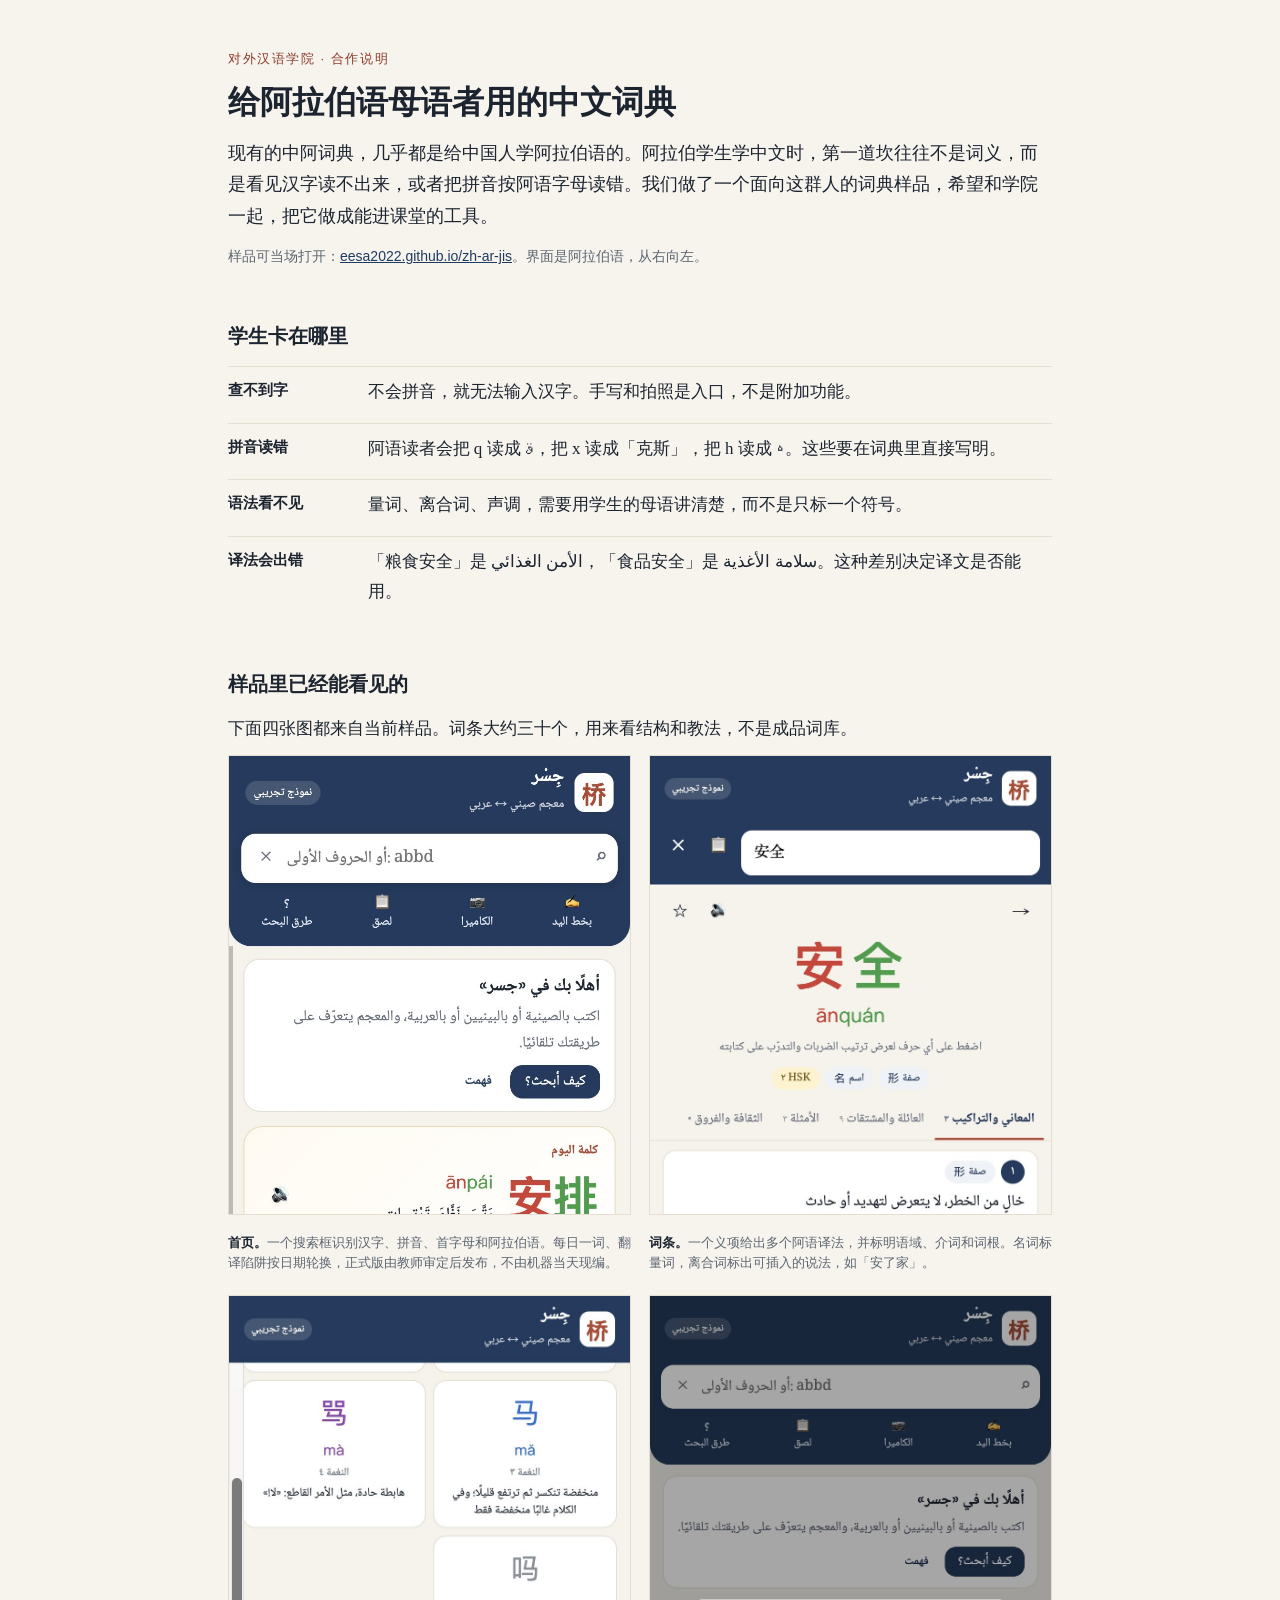
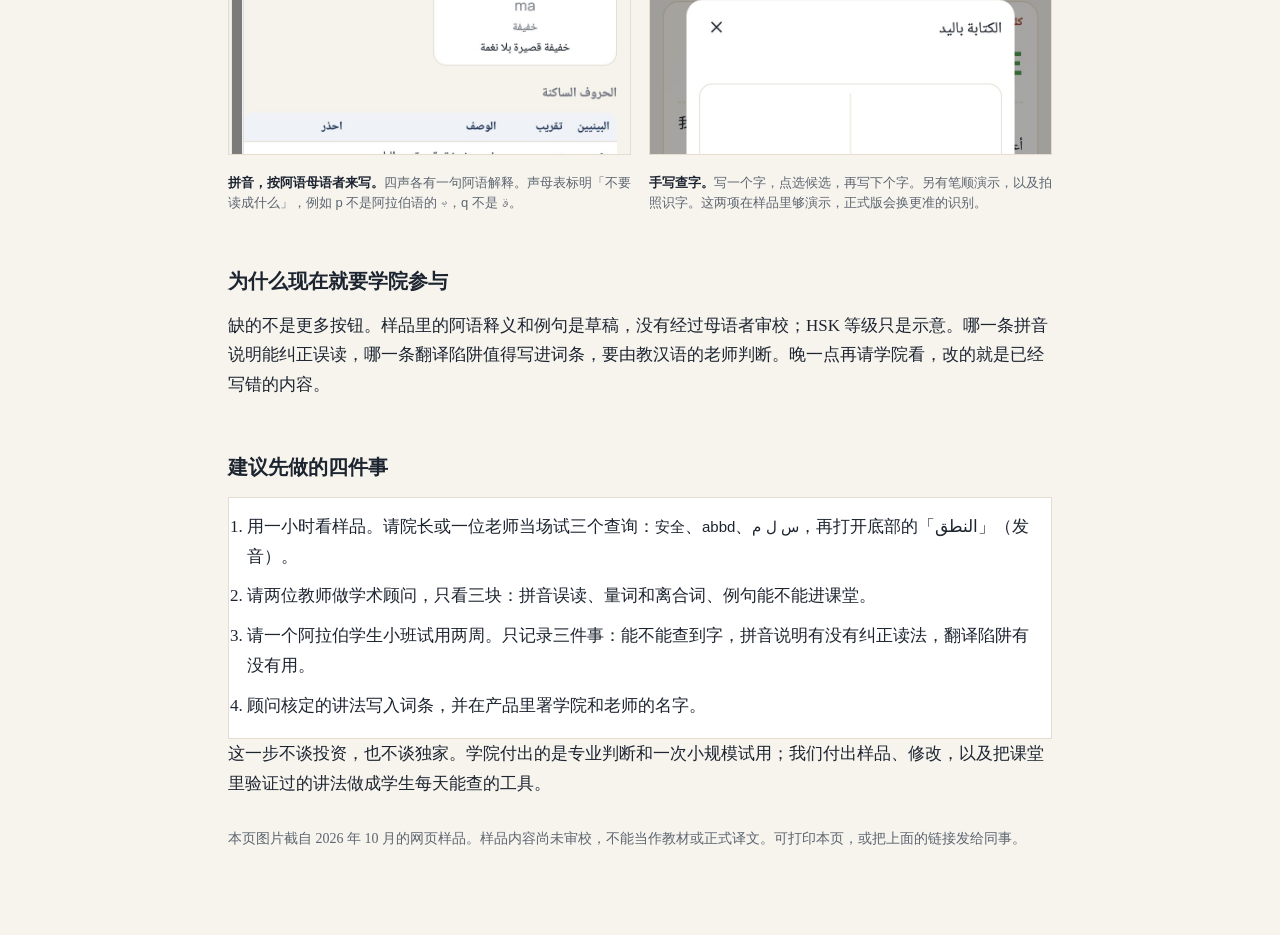
==== brief/index.html @ ba919cb5 "增加给对外汉语学院院长的合作说明，附样品截图。 Co-authored-by: Cursor <cursoragent@cursor.com>" ====
<!doctype html>
<html lang="zh-CN">
<head>
  <meta charset="utf-8">
  <meta name="viewport" content="width=device-width, initial-scale=1">
  <title>给阿拉伯语母语者的中文词典 · 合作说明</title>
  <style>
    :root { --ink: #1c2430; --muted: #5c6570; --line: #e4ddd0; --paper: #f7f4ee; --navy: #1f3a5f; --accent: #8c3a2a; }
    * { box-sizing: border-box; }
    body { margin: 0; background: var(--paper); color: var(--ink); font: 17px/1.75 "Songti SC", "Noto Serif SC", "Source Han Serif SC", "STSong", serif; }
    .wrap { max-width: 880px; margin: 0 auto; padding: 48px 28px 72px; }
    .kicker { font-family: "PingFang SC", "Noto Sans SC", sans-serif; font-size: 13px; letter-spacing: .12em; color: var(--accent); margin: 0 0 10px; }
    h1 { font-size: 32px; font-weight: 600; line-height: 1.35; margin: 0 0 14px; }
    h2 { font-size: 20px; font-weight: 600; margin: 42px 0 12px; padding-top: 8px; }
    p { margin: 0 0 12px; }
    .lede { font-size: 18px; }
    a { color: var(--navy); }
    .meta { font-family: "PingFang SC", "Noto Sans SC", sans-serif; font-size: 14px; color: var(--muted); }
    ol, ul { margin: 8px 0 0; padding: 0 0 0 1.2em; }
    li { margin: 6px 0; }
    .points { list-style: none; padding: 0; margin: 8px 0 0; }
    .points li { display: grid; grid-template-columns: 7.5em 1fr; gap: 12px; padding: 10px 0; border-top: 1px solid var(--line); }
    .points b { font-family: "PingFang SC", "Noto Sans SC", sans-serif; font-size: 15px; font-weight: 600; }
    .figs { display: grid; grid-template-columns: 1fr 1fr; gap: 22px 18px; margin-top: 8px; }
    figure { margin: 0; }
    figure img { width: 100%; height: 460px; object-fit: cover; object-position: top; border: 1px solid var(--line); background: #fff; }
    figcaption { font-family: "PingFang SC", "Noto Sans SC", sans-serif; font-size: 13px; line-height: 1.55; color: var(--muted); margin-top: 8px; }
    figcaption strong { color: var(--ink); font-weight: 600; }
    .ask { background: #fff; border: 1px solid var(--line); padding: 4px 18px 8px; }
    .ask li { margin: 10px 0; }
    .try { font-family: "PingFang SC", "Noto Sans SC", sans-serif; font-size: 15px; }
    .note { font-size: 14px; color: var(--muted); margin-top: 28px; }
    @media (max-width: 720px) {
      .wrap { padding: 28px 16px 48px; }
      h1 { font-size: 26px; }
      .points li, .figs { grid-template-columns: 1fr; }
      figure img { height: 380px; }
    }
    @media print {
      body { background: #fff; }
      .wrap { max-width: none; padding: 0; }
      a { text-decoration: none; color: inherit; }
      figure img { height: 340px; }
      h2 { break-after: avoid; }
      figure { break-inside: avoid; }
    }
  </style>
</head>
<body>
  <article class="wrap">
    <p class="kicker">对外汉语学院 · 合作说明</p>
    <h1>给阿拉伯语母语者用的中文词典</h1>
    <p class="lede">现有的中阿词典，几乎都是给中国人学阿拉伯语的。阿拉伯学生学中文时，第一道坎往往不是词义，而是看见汉字读不出来，或者把拼音按阿语字母读错。我们做了一个面向这群人的词典样品，希望和学院一起，把它做成能进课堂的工具。</p>
    <p class="meta">样品可当场打开：<a href="https://eesa2022.github.io/zh-ar-jis/">eesa2022.github.io/zh-ar-jis</a>。界面是阿拉伯语，从右向左。</p>

    <h2>学生卡在哪里</h2>
    <ul class="points">
      <li><b>查不到字</b><span>不会拼音，就无法输入汉字。手写和拍照是入口，不是附加功能。</span></li>
      <li><b>拼音读错</b><span>阿语读者会把 q 读成 ق，把 x 读成「克斯」，把 h 读成 ه。这些要在词典里直接写明。</span></li>
      <li><b>语法看不见</b><span>量词、离合词、声调，需要用学生的母语讲清楚，而不是只标一个符号。</span></li>
      <li><b>译法会出错</b><span>「粮食安全」是 <bdi lang="ar" dir="rtl">الأمن الغذائي</bdi>，「食品安全」是 <bdi lang="ar" dir="rtl">سلامة الأغذية</bdi>。这种差别决定译文是否能用。</span></li>
    </ul>

    <h2>样品里已经能看见的</h2>
    <p>下面四张图都来自当前样品。词条大约三十个，用来看结构和教法，不是成品词库。</p>
    <div class="figs">
      <figure>
        <img src="img/home.jpg" alt="词典首页：搜索、每日一词、翻译陷阱">
        <figcaption><strong>首页。</strong>一个搜索框识别汉字、拼音、首字母和阿拉伯语。每日一词、翻译陷阱按日期轮换，正式版由教师审定后发布，不由机器当天现编。</figcaption>
      </figure>
      <figure>
        <img src="img/entry.jpg" alt="词条页：声调颜色、多个阿语对应词">
        <figcaption><strong>词条。</strong>一个义项给出多个阿语译法，并标明语域、介词和词根。名词标量词，离合词标出可插入的说法，如「安了家」。</figcaption>
      </figure>
      <figure>
        <img src="img/pinyin.jpg" alt="给阿拉伯语母语者的拼音说明">
        <figcaption><strong>拼音，按阿语母语者来写。</strong>四声各有一句阿语解释。声母表标明「不要读成什么」，例如 p 不是阿拉伯语的 ب，q 不是 ق。</figcaption>
      </figure>
      <figure>
        <img src="img/hand.jpg" alt="手写输入和候选字">
        <figcaption><strong>手写查字。</strong>写一个字，点选候选，再写下个字。另有笔顺演示，以及拍照识字。这两项在样品里够演示，正式版会换更准的识别。</figcaption>
      </figure>
    </div>

    <h2>为什么现在就要学院参与</h2>
    <p>缺的不是更多按钮。样品里的阿语释义和例句是草稿，没有经过母语者审校；HSK 等级只是示意。哪一条拼音说明能纠正误读，哪一条翻译陷阱值得写进词条，要由教汉语的老师判断。晚一点再请学院看，改的就是已经写错的内容。</p>

    <h2>建议先做的四件事</h2>
    <ol class="ask">
      <li>用一小时看样品。请院长或一位老师当场试三个查询：<span class="try">安全</span>、<span class="try">abbd</span>、<bdi class="try" lang="ar" dir="rtl">س ل م</bdi>，再打开底部的「النطق」（发音）。</li>
      <li>请两位教师做学术顾问，只看三块：拼音误读、量词和离合词、例句能不能进课堂。</li>
      <li>请一个阿拉伯学生小班试用两周。只记录三件事：能不能查到字，拼音说明有没有纠正读法，翻译陷阱有没有用。</li>
      <li>顾问核定的讲法写入词条，并在产品里署学院和老师的名字。</li>
    </ol>
    <p>这一步不谈投资，也不谈独家。学院付出的是专业判断和一次小规模试用；我们付出样品、修改，以及把课堂里验证过的讲法做成学生每天能查的工具。</p>

    <p class="note">本页图片截自 2026 年 10 月的网页样品。样品内容尚未审校，不能当作教材或正式译文。可打印本页，或把上面的链接发给同事。</p>
  </article>
</body>
</html>
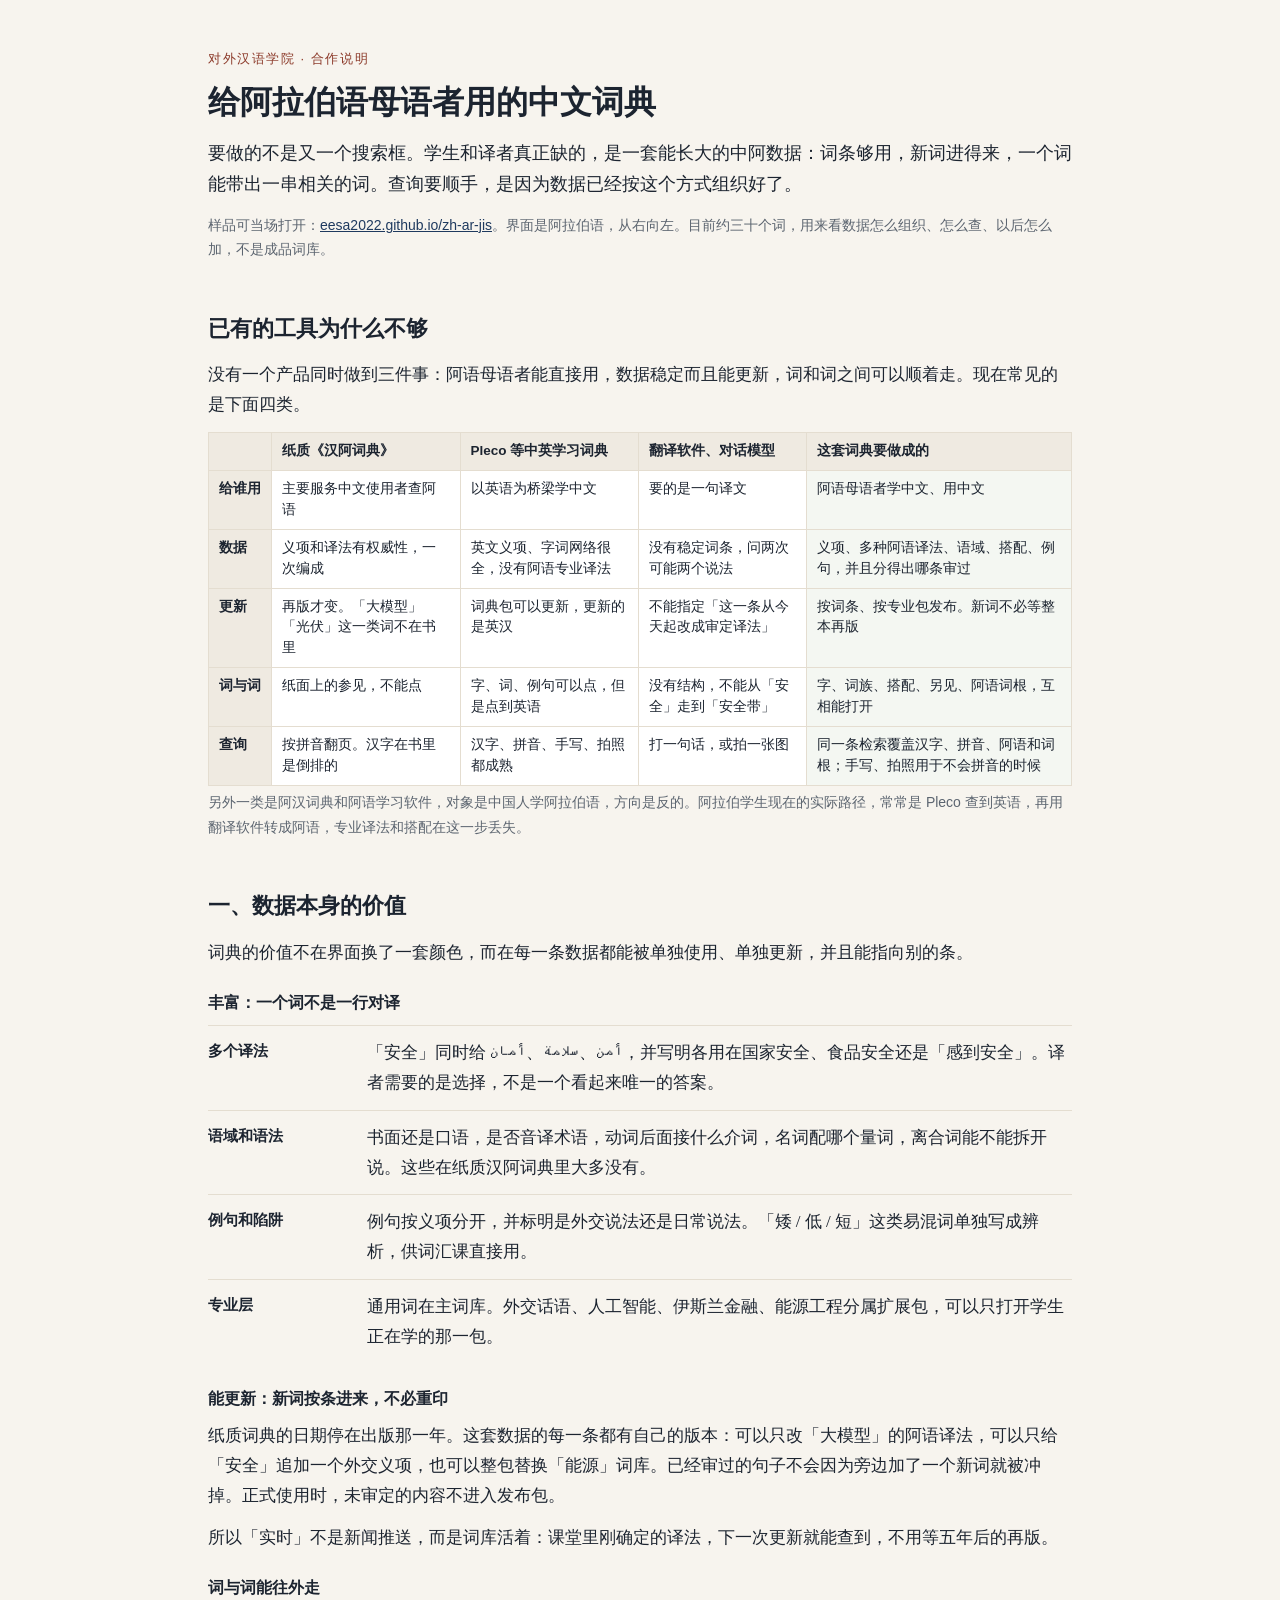
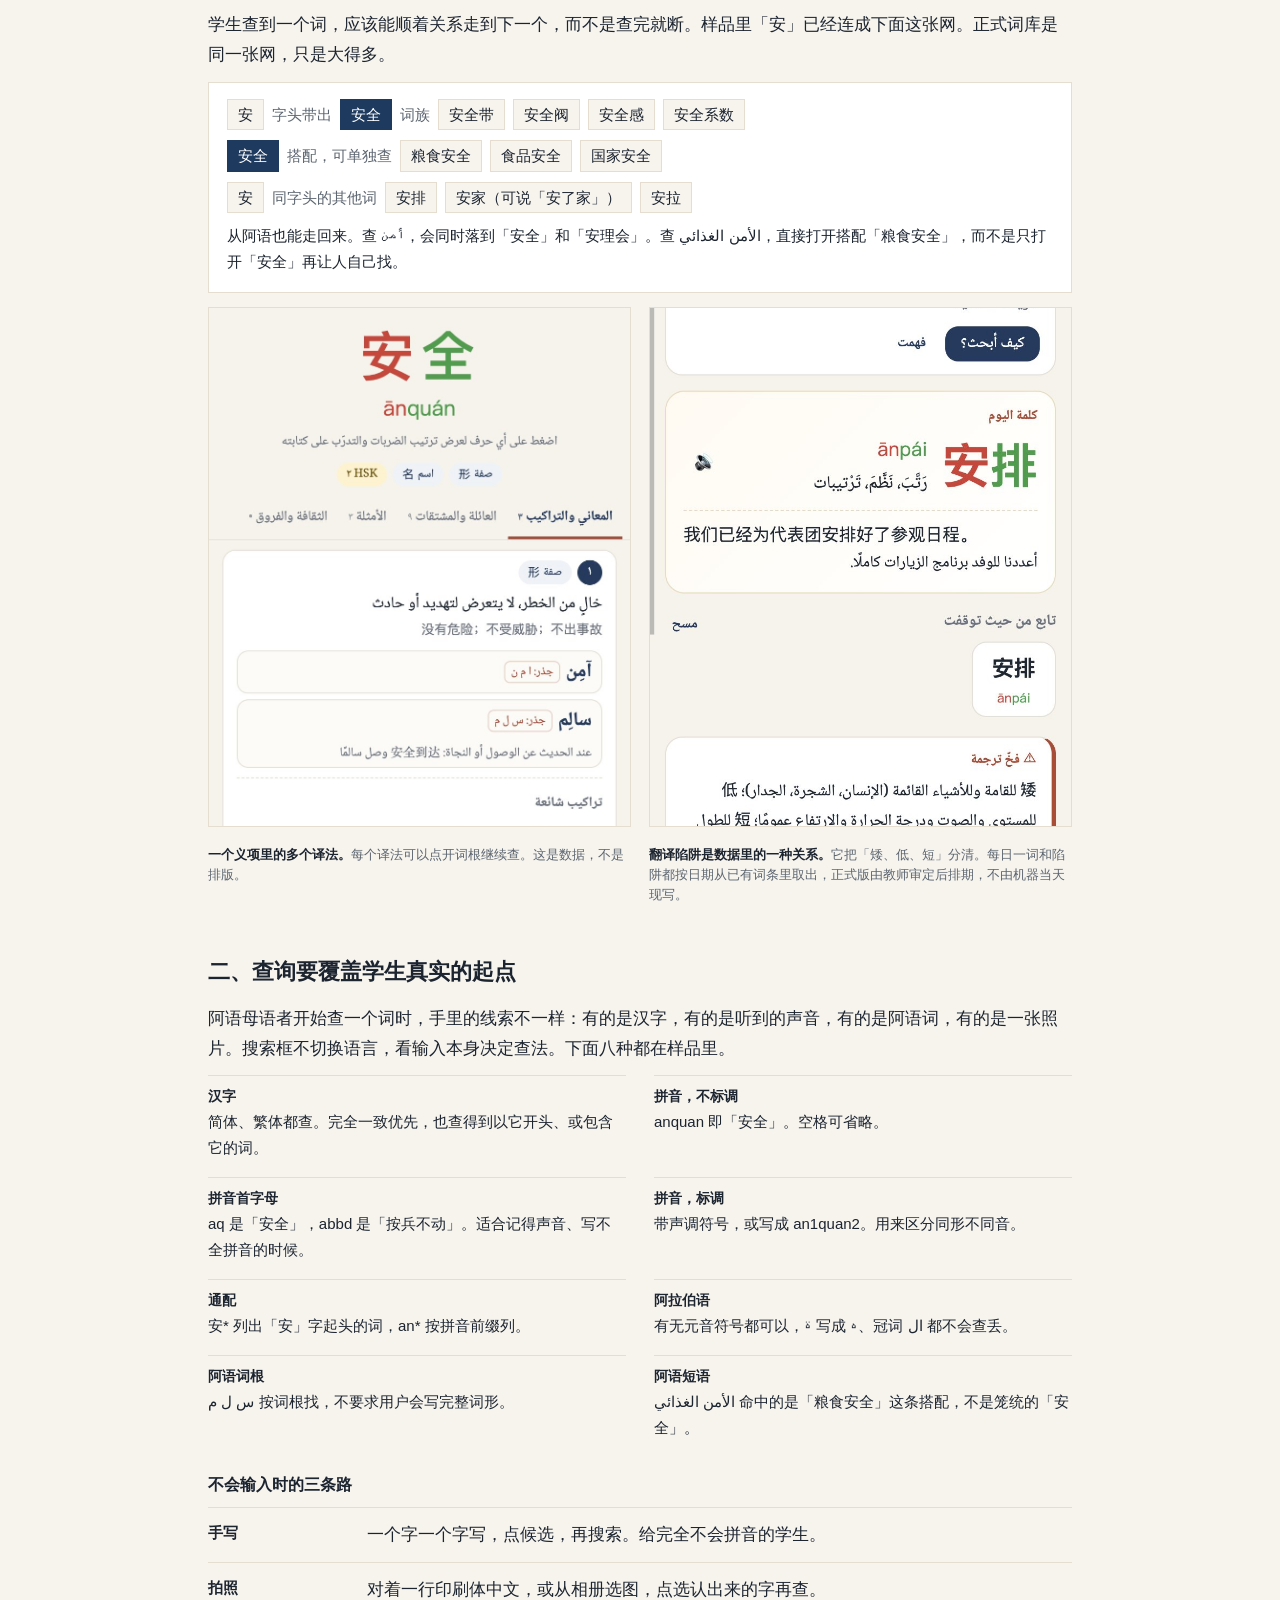
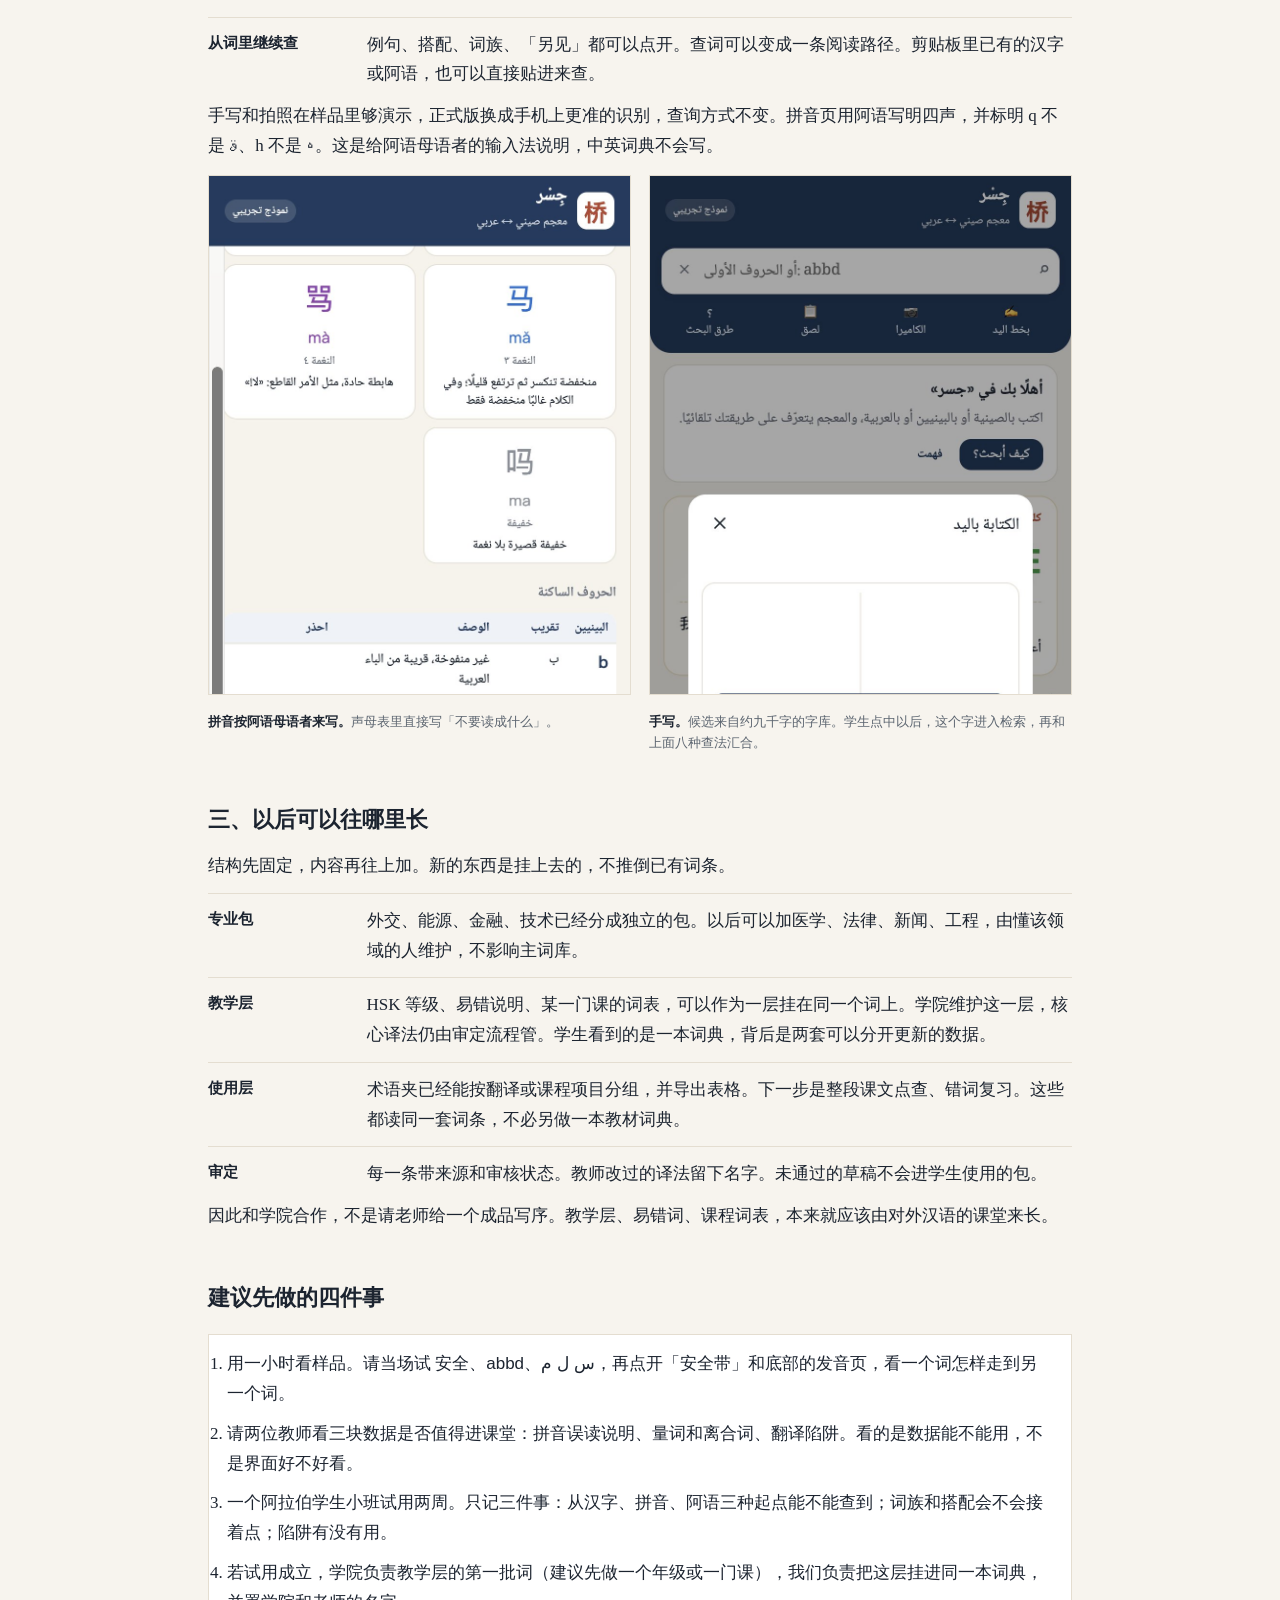
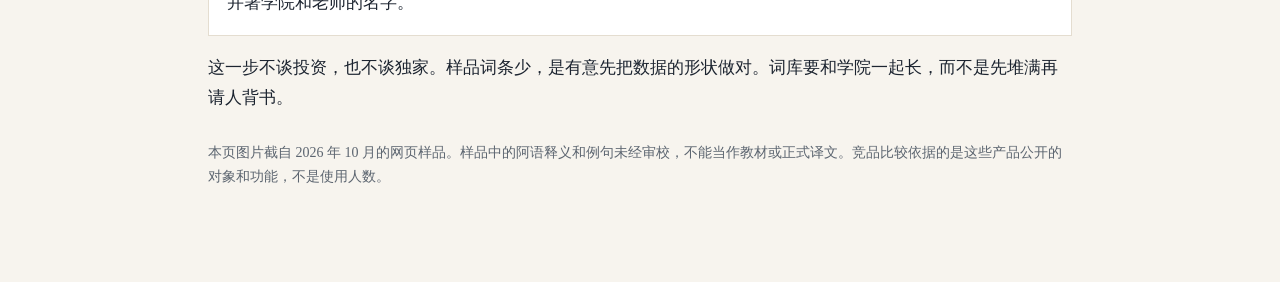
==== commit fc61bb38: "把给院长的说明改成先回答竞品，再讲数据的丰富、更新和词与词的关联。 Co-authored-by: Cursor <cursoragent@cursor.com>" ====
--- a/brief/index.html
+++ b/brief/index.html
@@ -8,41 +8,58 @@
     :root { --ink: #1c2430; --muted: #5c6570; --line: #e4ddd0; --paper: #f7f4ee; --navy: #1f3a5f; --accent: #8c3a2a; }
     * { box-sizing: border-box; }
     body { margin: 0; background: var(--paper); color: var(--ink); font: 17px/1.75 "Songti SC", "Noto Serif SC", "Source Han Serif SC", "STSong", serif; }
-    .wrap { max-width: 880px; margin: 0 auto; padding: 48px 28px 72px; }
+    .wrap { max-width: 920px; margin: 0 auto; padding: 48px 28px 80px; }
     .kicker { font-family: "PingFang SC", "Noto Sans SC", sans-serif; font-size: 13px; letter-spacing: .12em; color: var(--accent); margin: 0 0 10px; }
     h1 { font-size: 32px; font-weight: 600; line-height: 1.35; margin: 0 0 14px; }
-    h2 { font-size: 20px; font-weight: 600; margin: 42px 0 12px; padding-top: 8px; }
+    h2 { font-size: 22px; font-weight: 600; margin: 48px 0 12px; }
+    h3 { font-family: "PingFang SC", "Noto Sans SC", sans-serif; font-size: 16px; font-weight: 600; margin: 22px 0 8px; }
     p { margin: 0 0 12px; }
     .lede { font-size: 18px; }
     a { color: var(--navy); }
     .meta { font-family: "PingFang SC", "Noto Sans SC", sans-serif; font-size: 14px; color: var(--muted); }
-    ol, ul { margin: 8px 0 0; padding: 0 0 0 1.2em; }
-    li { margin: 6px 0; }
+    .sans { font-family: "PingFang SC", "Noto Sans SC", sans-serif; }
+    .table-wrap { overflow-x: auto; margin: 12px 0 4px; }
+    table { width: 100%; min-width: 760px; border-collapse: collapse; background: #fff; font-family: "PingFang SC", "Noto Sans SC", sans-serif; font-size: 13.5px; line-height: 1.55; }
+    th, td { border: 1px solid var(--line); padding: 8px 10px; text-align: left; vertical-align: top; }
+    th { background: #efeae1; font-weight: 600; }
+    th:first-child { white-space: nowrap; }
+    td.now { background: #f4f7f2; }
     .points { list-style: none; padding: 0; margin: 8px 0 0; }
-    .points li { display: grid; grid-template-columns: 7.5em 1fr; gap: 12px; padding: 10px 0; border-top: 1px solid var(--line); }
-    .points b { font-family: "PingFang SC", "Noto Sans SC", sans-serif; font-size: 15px; font-weight: 600; }
-    .figs { display: grid; grid-template-columns: 1fr 1fr; gap: 22px 18px; margin-top: 8px; }
+    .points li { display: grid; grid-template-columns: 8.5em 1fr; gap: 14px; padding: 12px 0; border-top: 1px solid var(--line); }
+    .points b { font-family: "PingFang SC", "Noto Sans SC", sans-serif; font-size: 15px; }
+    .net { background: #fff; border: 1px solid var(--line); padding: 16px 18px 8px; font-family: "PingFang SC", "Noto Sans SC", sans-serif; font-size: 15px; line-height: 1.7; }
+    .net p { margin: 0 0 10px; }
+    .row { display: flex; flex-wrap: wrap; gap: 8px; align-items: center; margin: 0 0 10px; }
+    .node { border: 1px solid var(--line); background: #f7f4ee; padding: 2px 10px; }
+    .node.core { background: var(--navy); color: #fff; border-color: var(--navy); }
+    .arrow { color: var(--muted); }
+    .figs { display: grid; grid-template-columns: 1fr 1fr; gap: 22px 18px; margin-top: 14px; }
     figure { margin: 0; }
-    figure img { width: 100%; height: 460px; object-fit: cover; object-position: top; border: 1px solid var(--line); background: #fff; }
+    figure img { width: 100%; height: 520px; object-fit: cover; object-position: top; border: 1px solid var(--line); background: #fff; }
+    figure.mid img { object-position: center 36%; }
+    figure.low img { object-position: center 78%; }
     figcaption { font-family: "PingFang SC", "Noto Sans SC", sans-serif; font-size: 13px; line-height: 1.55; color: var(--muted); margin-top: 8px; }
     figcaption strong { color: var(--ink); font-weight: 600; }
+    .two { display: grid; grid-template-columns: 1fr 1fr; gap: 8px 28px; margin: 8px 0 0; padding: 0; list-style: none; font-family: "PingFang SC", "Noto Sans SC", sans-serif; font-size: 15px; }
+    .two li { padding: 8px 0; border-top: 1px solid var(--line); }
+    .two b { display: block; font-size: 14px; }
     .ask { background: #fff; border: 1px solid var(--line); padding: 4px 18px 8px; }
     .ask li { margin: 10px 0; }
-    .try { font-family: "PingFang SC", "Noto Sans SC", sans-serif; font-size: 15px; }
+    .try { font-family: "PingFang SC", "Noto Sans SC", sans-serif; }
     .note { font-size: 14px; color: var(--muted); margin-top: 28px; }
     @media (max-width: 720px) {
       .wrap { padding: 28px 16px 48px; }
       h1 { font-size: 26px; }
-      .points li, .figs { grid-template-columns: 1fr; }
-      figure img { height: 380px; }
+      .points li, .figs, .two { grid-template-columns: 1fr; }
+      figure img { height: 360px; }
+      table { font-size: 12.5px; }
     }
     @media print {
       body { background: #fff; }
       .wrap { max-width: none; padding: 0; }
       a { text-decoration: none; color: inherit; }
-      figure img { height: 340px; }
+      figure, table, .net { break-inside: avoid; }
       h2 { break-after: avoid; }
-      figure { break-inside: avoid; }
     }
   </style>
 </head>
@@ -50,51 +67,145 @@
   <article class="wrap">
     <p class="kicker">对外汉语学院 · 合作说明</p>
     <h1>给阿拉伯语母语者用的中文词典</h1>
-    <p class="lede">现有的中阿词典，几乎都是给中国人学阿拉伯语的。阿拉伯学生学中文时，第一道坎往往不是词义，而是看见汉字读不出来，或者把拼音按阿语字母读错。我们做了一个面向这群人的词典样品，希望和学院一起，把它做成能进课堂的工具。</p>
-    <p class="meta">样品可当场打开：<a href="https://eesa2022.github.io/zh-ar-jis/">eesa2022.github.io/zh-ar-jis</a>。界面是阿拉伯语，从右向左。</p>
-
-    <h2>学生卡在哪里</h2>
+    <p class="lede">要做的不是又一个搜索框。学生和译者真正缺的，是一套能长大的中阿数据：词条够用，新词进得来，一个词能带出一串相关的词。查询要顺手，是因为数据已经按这个方式组织好了。</p>
+    <p class="meta">样品可当场打开：<a href="https://eesa2022.github.io/zh-ar-jis/">eesa2022.github.io/zh-ar-jis</a>。界面是阿拉伯语，从右向左。目前约三十个词，用来看数据怎么组织、怎么查、以后怎么加，不是成品词库。</p>
+
+    <h2>已有的工具为什么不够</h2>
+    <p>没有一个产品同时做到三件事：阿语母语者能直接用，数据稳定而且能更新，词和词之间可以顺着走。现在常见的是下面四类。</p>
+    <div class="table-wrap"><table>
+      <thead>
+        <tr>
+          <th></th>
+          <th>纸质《汉阿词典》</th>
+          <th>Pleco 等中英学习词典</th>
+          <th>翻译软件、对话模型</th>
+          <th>这套词典要做成的</th>
+        </tr>
+      </thead>
+      <tbody>
+        <tr>
+          <th>给谁用</th>
+          <td>主要服务中文使用者查阿语</td>
+          <td>以英语为桥梁学中文</td>
+          <td>要的是一句译文</td>
+          <td class="now">阿语母语者学中文、用中文</td>
+        </tr>
+        <tr>
+          <th>数据</th>
+          <td>义项和译法有权威性，一次编成</td>
+          <td>英文义项、字词网络很全，没有阿语专业译法</td>
+          <td>没有稳定词条，问两次可能两个说法</td>
+          <td class="now">义项、多种阿语译法、语域、搭配、例句，并且分得出哪条审过</td>
+        </tr>
+        <tr>
+          <th>更新</th>
+          <td>再版才变。「大模型」「光伏」这一类词不在书里</td>
+          <td>词典包可以更新，更新的是英汉</td>
+          <td>不能指定「这一条从今天起改成审定译法」</td>
+          <td class="now">按词条、按专业包发布。新词不必等整本再版</td>
+        </tr>
+        <tr>
+          <th>词与词</th>
+          <td>纸面上的参见，不能点</td>
+          <td>字、词、例句可以点，但是点到英语</td>
+          <td>没有结构，不能从「安全」走到「安全带」</td>
+          <td class="now">字、词族、搭配、另见、阿语词根，互相能打开</td>
+        </tr>
+        <tr>
+          <th>查询</th>
+          <td>按拼音翻页。汉字在书里是倒排的</td>
+          <td>汉字、拼音、手写、拍照都成熟</td>
+          <td>打一句话，或拍一张图</td>
+          <td class="now">同一条检索覆盖汉字、拼音、阿语和词根；手写、拍照用于不会拼音的时候</td>
+        </tr>
+      </tbody>
+    </table></div>
+    <p class="meta">另外一类是阿汉词典和阿语学习软件，对象是中国人学阿拉伯语，方向是反的。阿拉伯学生现在的实际路径，常常是 Pleco 查到英语，再用翻译软件转成阿语，专业译法和搭配在这一步丢失。</p>
+
+    <h2>一、数据本身的价值</h2>
+    <p>词典的价值不在界面换了一套颜色，而在每一条数据都能被单独使用、单独更新，并且能指向别的条。</p>
+
+    <h3>丰富：一个词不是一行对译</h3>
     <ul class="points">
-      <li><b>查不到字</b><span>不会拼音，就无法输入汉字。手写和拍照是入口，不是附加功能。</span></li>
-      <li><b>拼音读错</b><span>阿语读者会把 q 读成 ق，把 x 读成「克斯」，把 h 读成 ه。这些要在词典里直接写明。</span></li>
-      <li><b>语法看不见</b><span>量词、离合词、声调，需要用学生的母语讲清楚，而不是只标一个符号。</span></li>
-      <li><b>译法会出错</b><span>「粮食安全」是 <bdi lang="ar" dir="rtl">الأمن الغذائي</bdi>，「食品安全」是 <bdi lang="ar" dir="rtl">سلامة الأغذية</bdi>。这种差别决定译文是否能用。</span></li>
-    </ul>
-
-    <h2>样品里已经能看见的</h2>
-    <p>下面四张图都来自当前样品。词条大约三十个，用来看结构和教法，不是成品词库。</p>
+      <li><b>多个译法</b><span>「安全」同时给 أمن、سلامة、أمان，并写明各用在国家安全、食品安全还是「感到安全」。译者需要的是选择，不是一个看起来唯一的答案。</span></li>
+      <li><b>语域和语法</b><span>书面还是口语，是否音译术语，动词后面接什么介词，名词配哪个量词，离合词能不能拆开说。这些在纸质汉阿词典里大多没有。</span></li>
+      <li><b>例句和陷阱</b><span>例句按义项分开，并标明是外交说法还是日常说法。「矮 / 低 / 短」这类易混词单独写成辨析，供词汇课直接用。</span></li>
+      <li><b>专业层</b><span>通用词在主词库。外交话语、人工智能、伊斯兰金融、能源工程分属扩展包，可以只打开学生正在学的那一包。</span></li>
+    </ul>
+
+    <h3>能更新：新词按条进来，不必重印</h3>
+    <p>纸质词典的日期停在出版那一年。这套数据的每一条都有自己的版本：可以只改「大模型」的阿语译法，可以只给「安全」追加一个外交义项，也可以整包替换「能源」词库。已经审过的句子不会因为旁边加了一个新词就被冲掉。正式使用时，未审定的内容不进入发布包。</p>
+    <p>所以「实时」不是新闻推送，而是词库活着：课堂里刚确定的译法，下一次更新就能查到，不用等五年后的再版。</p>
+
+    <h3>词与词能往外走</h3>
+    <p>学生查到一个词，应该能顺着关系走到下一个，而不是查完就断。样品里「安」已经连成下面这张网。正式词库是同一张网，只是大得多。</p>
+    <div class="net">
+      <div class="row"><span class="node">安</span><span class="arrow">字头带出</span><span class="node core">安全</span><span class="arrow">词族</span><span class="node">安全带</span><span class="node">安全阀</span><span class="node">安全感</span><span class="node">安全系数</span></div>
+      <div class="row"><span class="node core">安全</span><span class="arrow">搭配，可单独查</span><span class="node">粮食安全</span><span class="node">食品安全</span><span class="node">国家安全</span></div>
+      <div class="row"><span class="node">安</span><span class="arrow">同字头的其他词</span><span class="node">安排</span><span class="node">安家（可说「安了家」）</span><span class="node">安拉</span></div>
+      <p>从阿语也能走回来。查 <bdi lang="ar" dir="rtl">أمن</bdi>，会同时落到「安全」和「安理会」。查 <bdi lang="ar" dir="rtl">الأمن الغذائي</bdi>，直接打开搭配「粮食安全」，而不是只打开「安全」再让人自己找。</p>
+    </div>
+    <div class="figs">
+      <figure class="mid">
+        <img src="img/entry.jpg" alt="安全的词条：多个阿语译法">
+        <figcaption><strong>一个义项里的多个译法。</strong>每个译法可以点开词根继续查。这是数据，不是排版。</figcaption>
+      </figure>
+      <figure class="low">
+        <img src="img/home.jpg" alt="首页上的每日一词和翻译陷阱">
+        <figcaption><strong>翻译陷阱是数据里的一种关系。</strong>它把「矮、低、短」分清。每日一词和陷阱都按日期从已有词条里取出，正式版由教师审定后排期，不由机器当天现写。</figcaption>
+      </figure>
+    </div>
+
+    <h2>二、查询要覆盖学生真实的起点</h2>
+    <p>阿语母语者开始查一个词时，手里的线索不一样：有的是汉字，有的是听到的声音，有的是阿语词，有的是一张照片。搜索框不切换语言，看输入本身决定查法。下面八种都在样品里。</p>
+    <ul class="two">
+      <li><b>汉字</b>简体、繁体都查。完全一致优先，也查得到以它开头、或包含它的词。</li>
+      <li><b>拼音，不标调</b><span class="try">anquan</span> 即「安全」。空格可省略。</li>
+      <li><b>拼音首字母</b><span class="try">aq</span> 是「安全」，<span class="try">abbd</span> 是「按兵不动」。适合记得声音、写不全拼音的时候。</li>
+      <li><b>拼音，标调</b>带声调符号，或写成 <span class="try">an1quan2</span>。用来区分同形不同音。</li>
+      <li><b>通配</b><span class="try">安*</span> 列出「安」字起头的词，<span class="try">an*</span> 按拼音前缀列。</li>
+      <li><b>阿拉伯语</b>有无元音符号都可以，<span class="try">ة</span> 写成 <span class="try">ه</span>、冠词 <span class="try">ال</span> 都不会查丢。</li>
+      <li><b>阿语词根</b><bdi lang="ar" dir="rtl">س ل م</bdi> 按词根找，不要求用户会写完整词形。</li>
+      <li><b>阿语短语</b><bdi lang="ar" dir="rtl">الأمن الغذائي</bdi> 命中的是「粮食安全」这条搭配，不是笼统的「安全」。</li>
+    </ul>
+    <h3>不会输入时的三条路</h3>
+    <ul class="points">
+      <li><b>手写</b><span>一个字一个字写，点候选，再搜索。给完全不会拼音的学生。</span></li>
+      <li><b>拍照</b><span>对着一行印刷体中文，或从相册选图，点选认出来的字再查。</span></li>
+      <li><b>从词里继续查</b><span>例句、搭配、词族、「另见」都可以点开。查词可以变成一条阅读路径。剪贴板里已有的汉字或阿语，也可以直接贴进来查。</span></li>
+    </ul>
+    <p>手写和拍照在样品里够演示，正式版换成手机上更准的识别，查询方式不变。拼音页用阿语写明四声，并标明 q 不是 ق、h 不是 ه。这是给阿语母语者的输入法说明，中英词典不会写。</p>
     <div class="figs">
       <figure>
-        <img src="img/home.jpg" alt="词典首页：搜索、每日一词、翻译陷阱">
-        <figcaption><strong>首页。</strong>一个搜索框识别汉字、拼音、首字母和阿拉伯语。每日一词、翻译陷阱按日期轮换，正式版由教师审定后发布，不由机器当天现编。</figcaption>
+        <img src="img/pinyin.jpg" alt="用阿拉伯语解释拼音和声调">
+        <figcaption><strong>拼音按阿语母语者来写。</strong>声母表里直接写「不要读成什么」。</figcaption>
       </figure>
       <figure>
-        <img src="img/entry.jpg" alt="词条页：声调颜色、多个阿语对应词">
-        <figcaption><strong>词条。</strong>一个义项给出多个阿语译法，并标明语域、介词和词根。名词标量词，离合词标出可插入的说法，如「安了家」。</figcaption>
-      </figure>
-      <figure>
-        <img src="img/pinyin.jpg" alt="给阿拉伯语母语者的拼音说明">
-        <figcaption><strong>拼音，按阿语母语者来写。</strong>四声各有一句阿语解释。声母表标明「不要读成什么」，例如 p 不是阿拉伯语的 ب，q 不是 ق。</figcaption>
-      </figure>
-      <figure>
-        <img src="img/hand.jpg" alt="手写输入和候选字">
-        <figcaption><strong>手写查字。</strong>写一个字，点选候选，再写下个字。另有笔顺演示，以及拍照识字。这两项在样品里够演示，正式版会换更准的识别。</figcaption>
+        <img src="img/hand.jpg" alt="手写一个汉字并给出候选">
+        <figcaption><strong>手写。</strong>候选来自约九千字的字库。学生点中以后，这个字进入检索，再和上面八种查法汇合。</figcaption>
       </figure>
     </div>
 
-    <h2>为什么现在就要学院参与</h2>
-    <p>缺的不是更多按钮。样品里的阿语释义和例句是草稿，没有经过母语者审校；HSK 等级只是示意。哪一条拼音说明能纠正误读，哪一条翻译陷阱值得写进词条，要由教汉语的老师判断。晚一点再请学院看，改的就是已经写错的内容。</p>
+    <h2>三、以后可以往哪里长</h2>
+    <p>结构先固定，内容再往上加。新的东西是挂上去的，不推倒已有词条。</p>
+    <ul class="points">
+      <li><b>专业包</b><span>外交、能源、金融、技术已经分成独立的包。以后可以加医学、法律、新闻、工程，由懂该领域的人维护，不影响主词库。</span></li>
+      <li><b>教学层</b><span>HSK 等级、易错说明、某一门课的词表，可以作为一层挂在同一个词上。学院维护这一层，核心译法仍由审定流程管。学生看到的是一本词典，背后是两套可以分开更新的数据。</span></li>
+      <li><b>使用层</b><span>术语夹已经能按翻译或课程项目分组，并导出表格。下一步是整段课文点查、错词复习。这些都读同一套词条，不必另做一本教材词典。</span></li>
+      <li><b>审定</b><span>每一条带来源和审核状态。教师改过的译法留下名字。未通过的草稿不会进学生使用的包。</span></li>
+    </ul>
+    <p>因此和学院合作，不是请老师给一个成品写序。教学层、易错词、课程词表，本来就应该由对外汉语的课堂来长。</p>
 
     <h2>建议先做的四件事</h2>
     <ol class="ask">
-      <li>用一小时看样品。请院长或一位老师当场试三个查询：<span class="try">安全</span>、<span class="try">abbd</span>、<bdi class="try" lang="ar" dir="rtl">س ل م</bdi>，再打开底部的「النطق」（发音）。</li>
-      <li>请两位教师做学术顾问，只看三块：拼音误读、量词和离合词、例句能不能进课堂。</li>
-      <li>请一个阿拉伯学生小班试用两周。只记录三件事：能不能查到字，拼音说明有没有纠正读法，翻译陷阱有没有用。</li>
-      <li>顾问核定的讲法写入词条，并在产品里署学院和老师的名字。</li>
+      <li>用一小时看样品。请当场试 <span class="try">安全</span>、<span class="try">abbd</span>、<bdi class="try" lang="ar" dir="rtl">س ل م</bdi>，再点开「安全带」和底部的发音页，看一个词怎样走到另一个词。</li>
+      <li>请两位教师看三块数据是否值得进课堂：拼音误读说明、量词和离合词、翻译陷阱。看的是数据能不能用，不是界面好不好看。</li>
+      <li>一个阿拉伯学生小班试用两周。只记三件事：从汉字、拼音、阿语三种起点能不能查到；词族和搭配会不会接着点；陷阱有没有用。</li>
+      <li>若试用成立，学院负责教学层的第一批词（建议先做一个年级或一门课），我们负责把这层挂进同一本词典，并署学院和老师的名字。</li>
     </ol>
-    <p>这一步不谈投资，也不谈独家。学院付出的是专业判断和一次小规模试用；我们付出样品、修改，以及把课堂里验证过的讲法做成学生每天能查的工具。</p>
-
-    <p class="note">本页图片截自 2026 年 10 月的网页样品。样品内容尚未审校，不能当作教材或正式译文。可打印本页，或把上面的链接发给同事。</p>
+    <p>这一步不谈投资，也不谈独家。样品词条少，是有意先把数据的形状做对。词库要和学院一起长，而不是先堆满再请人背书。</p>
+
+    <p class="note">本页图片截自 2026 年 10 月的网页样品。样品中的阿语释义和例句未经审校，不能当作教材或正式译文。竞品比较依据的是这些产品公开的对象和功能，不是使用人数。</p>
   </article>
 </body>
 </html>
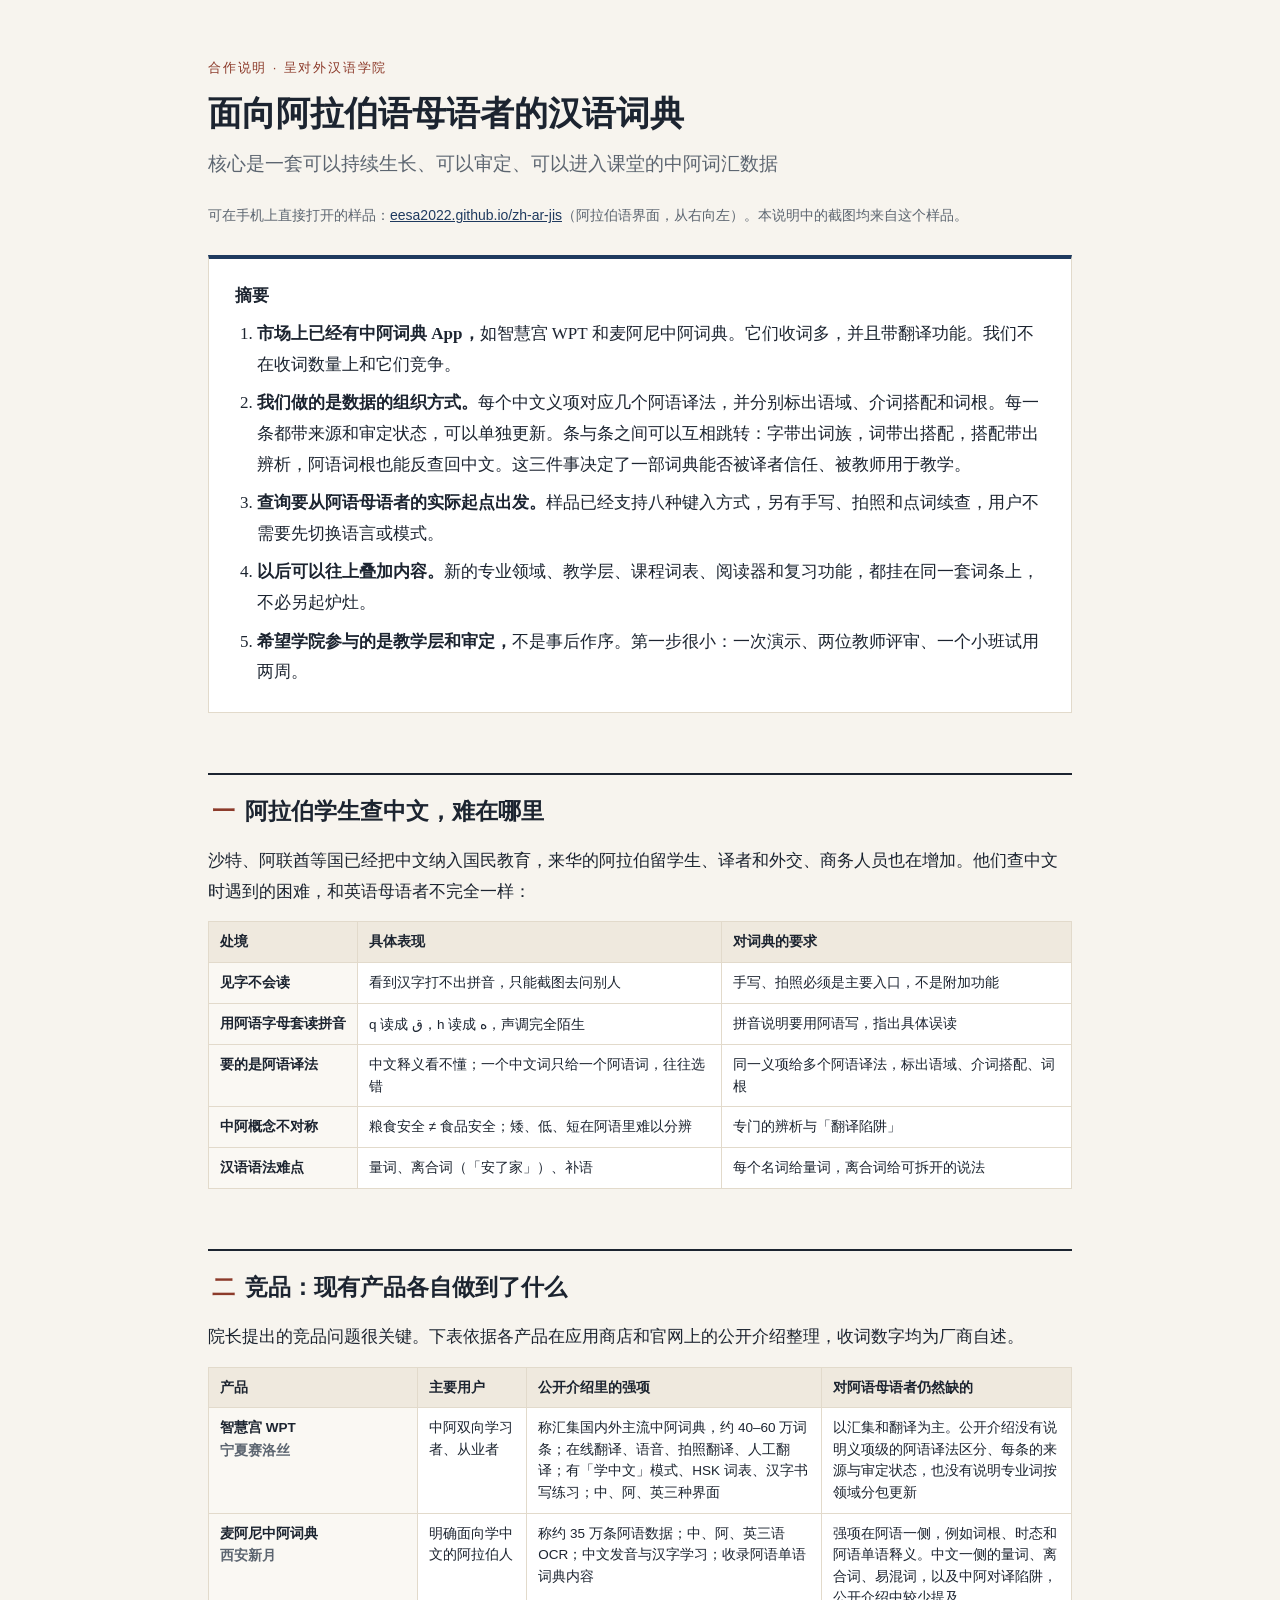
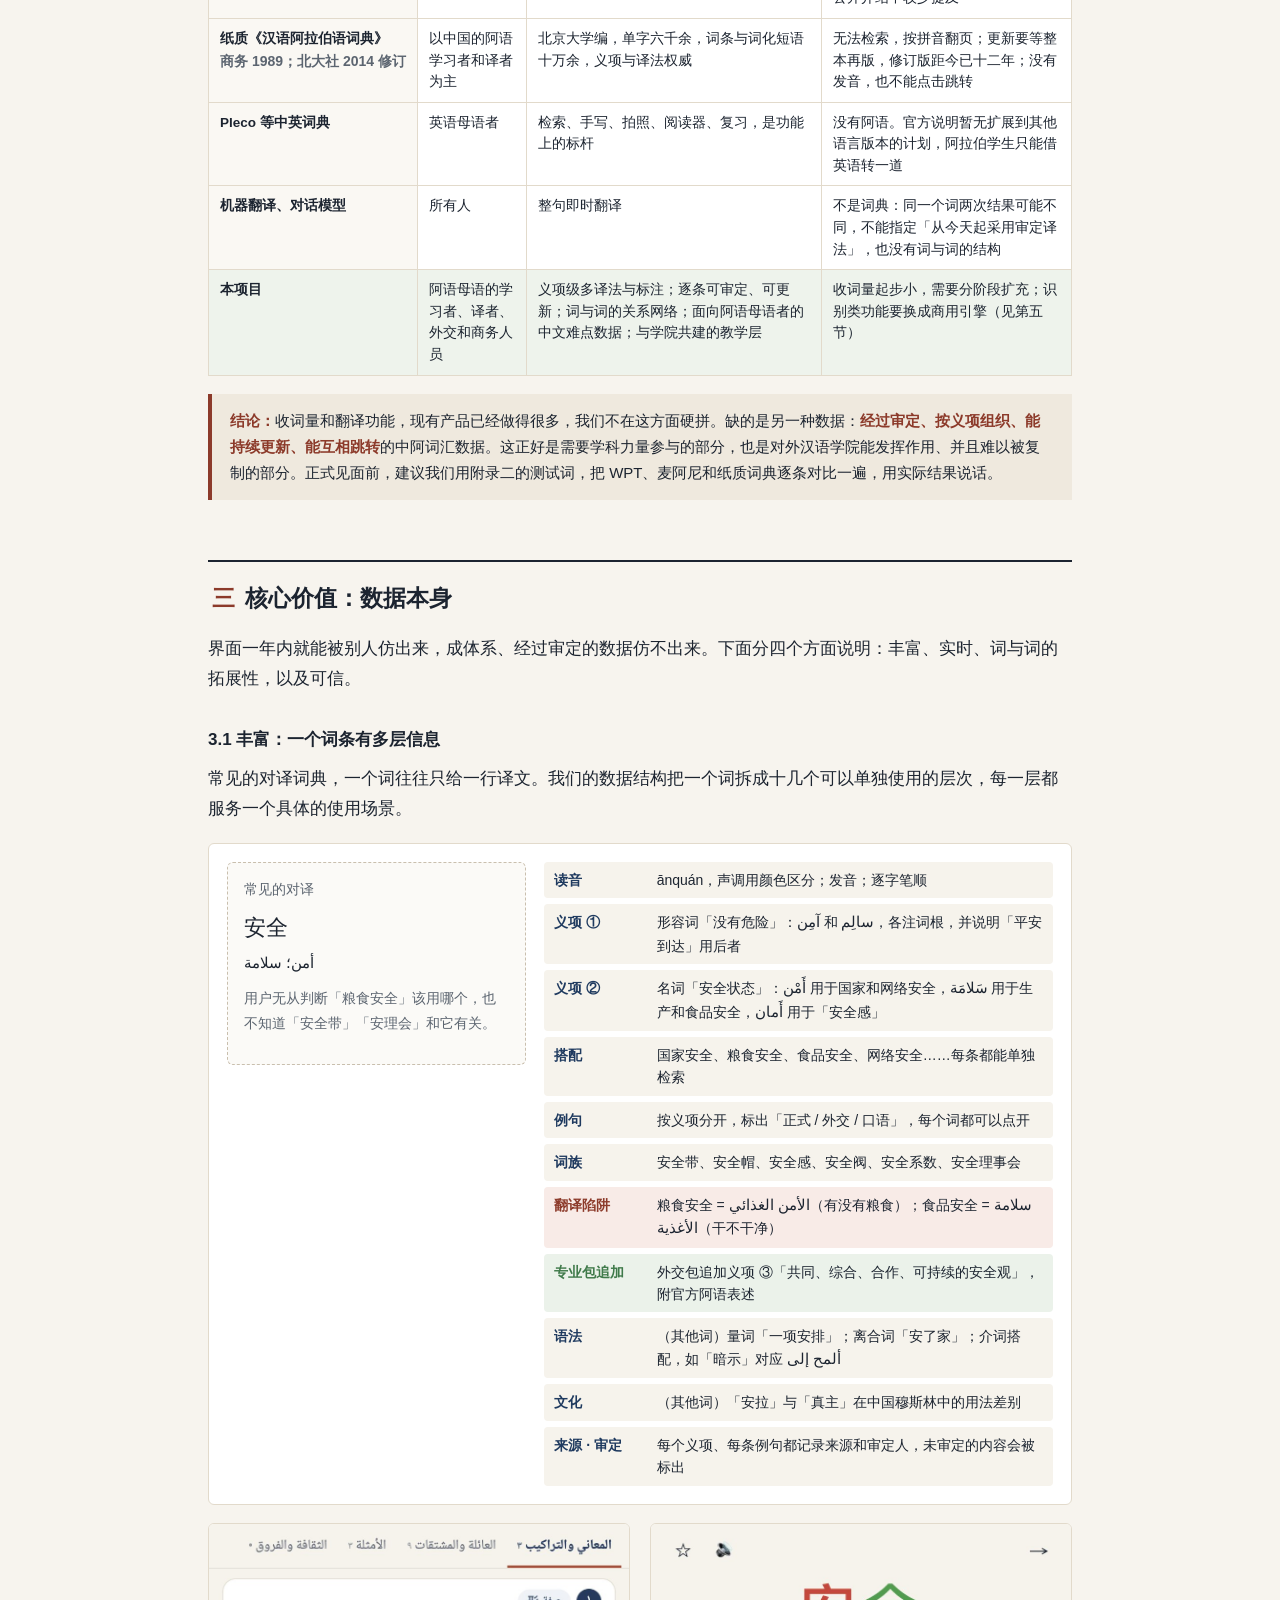
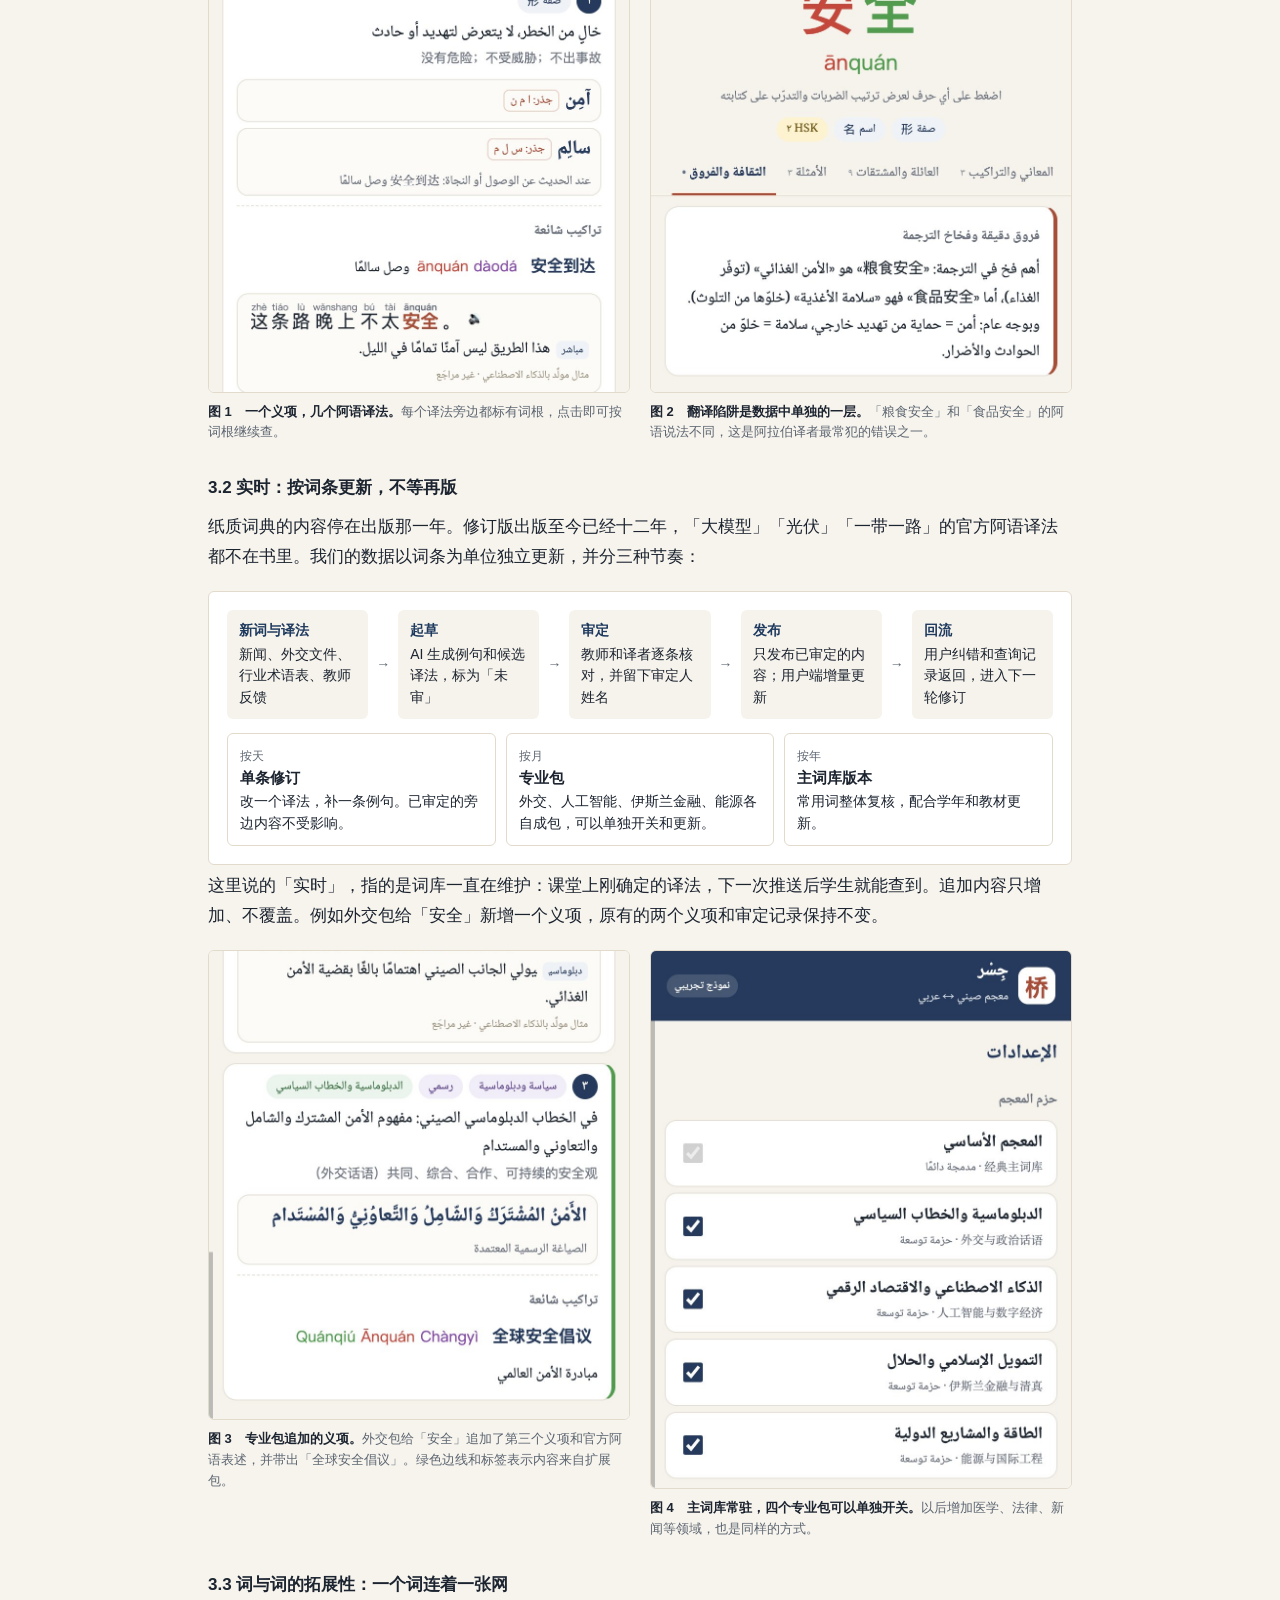
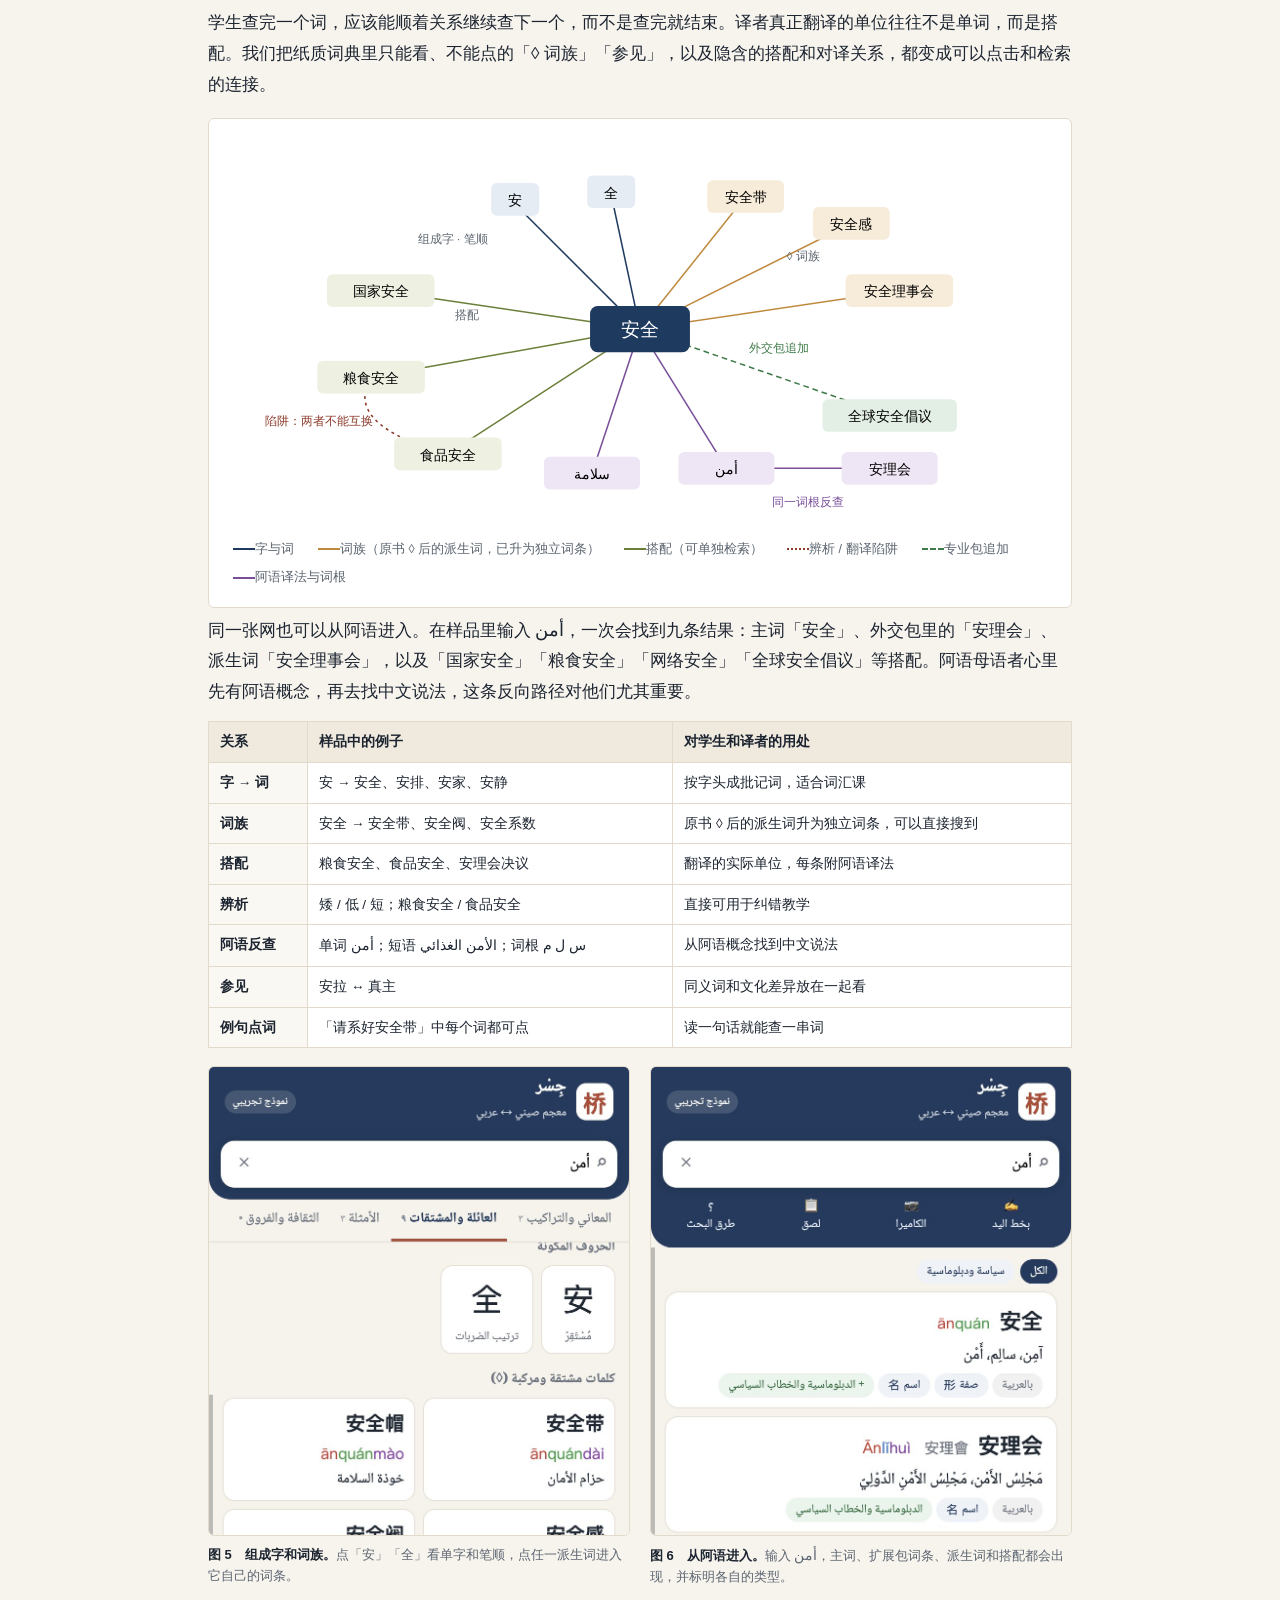
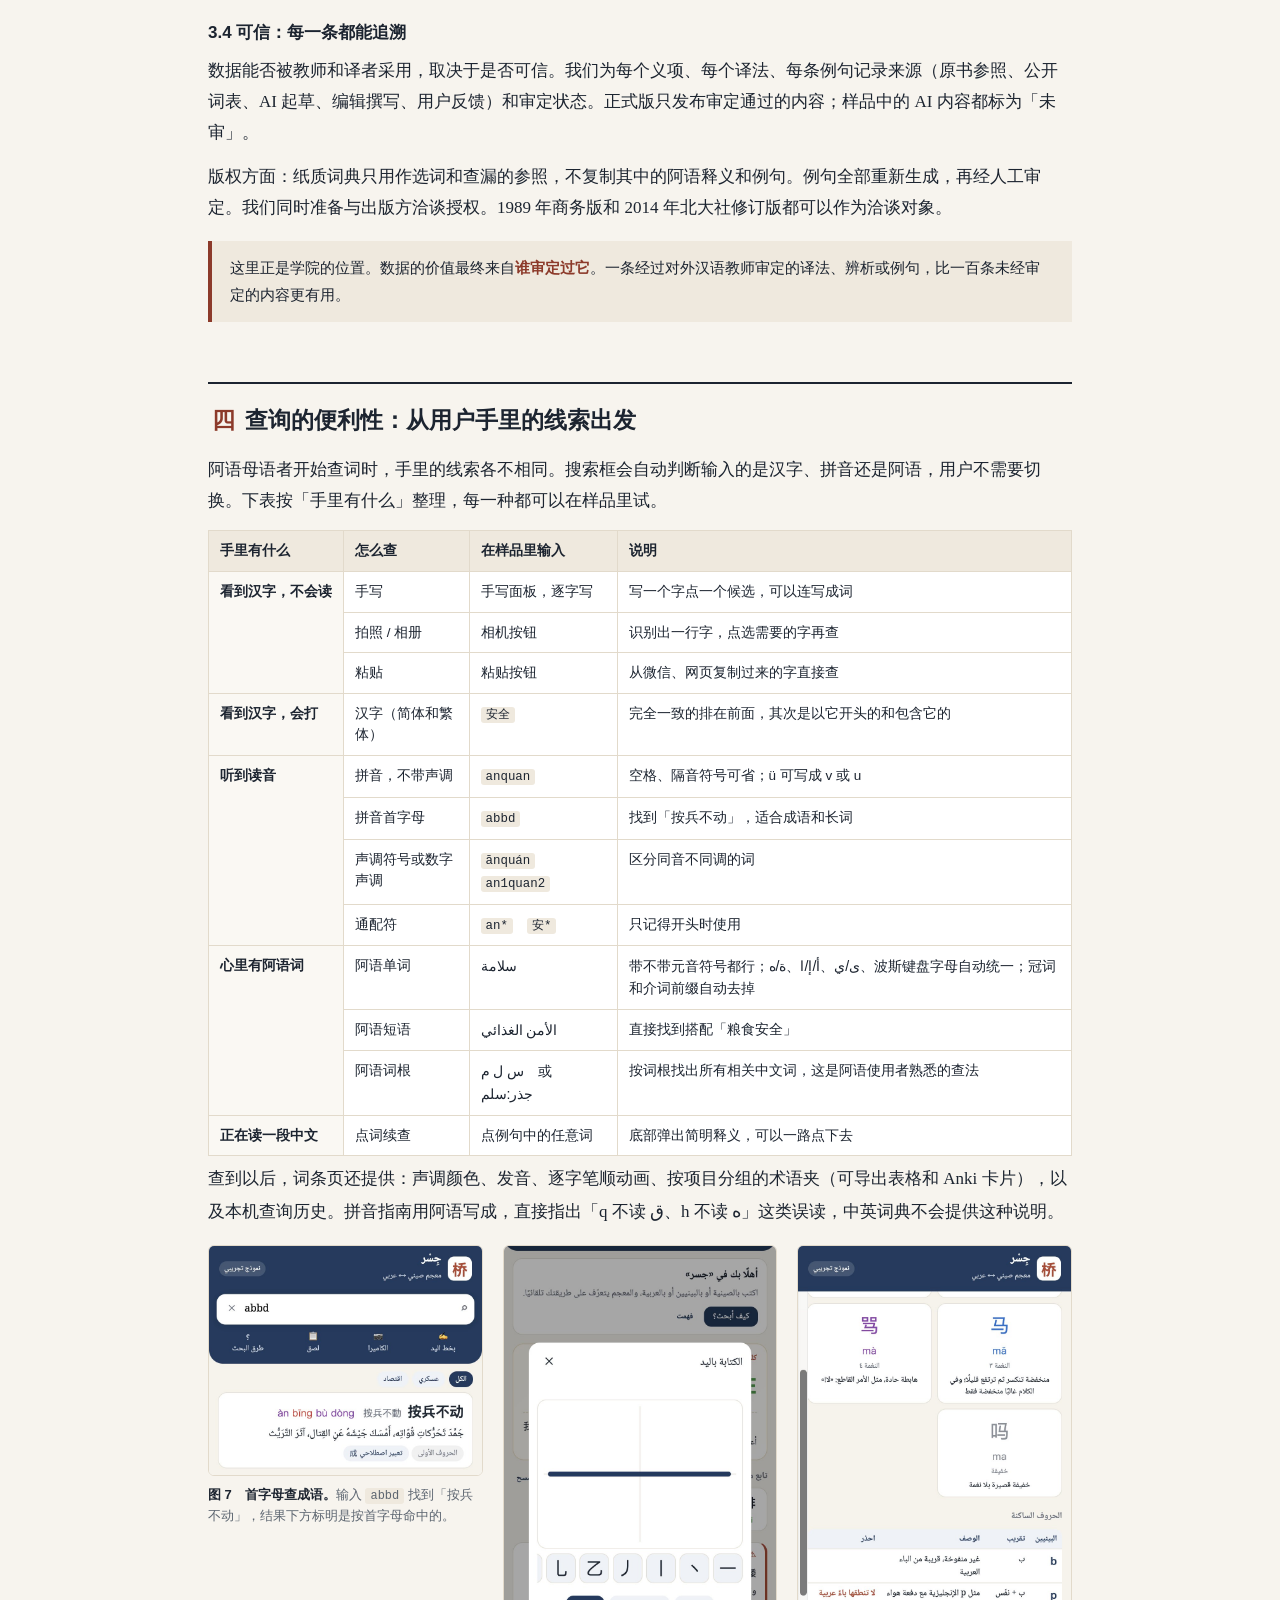
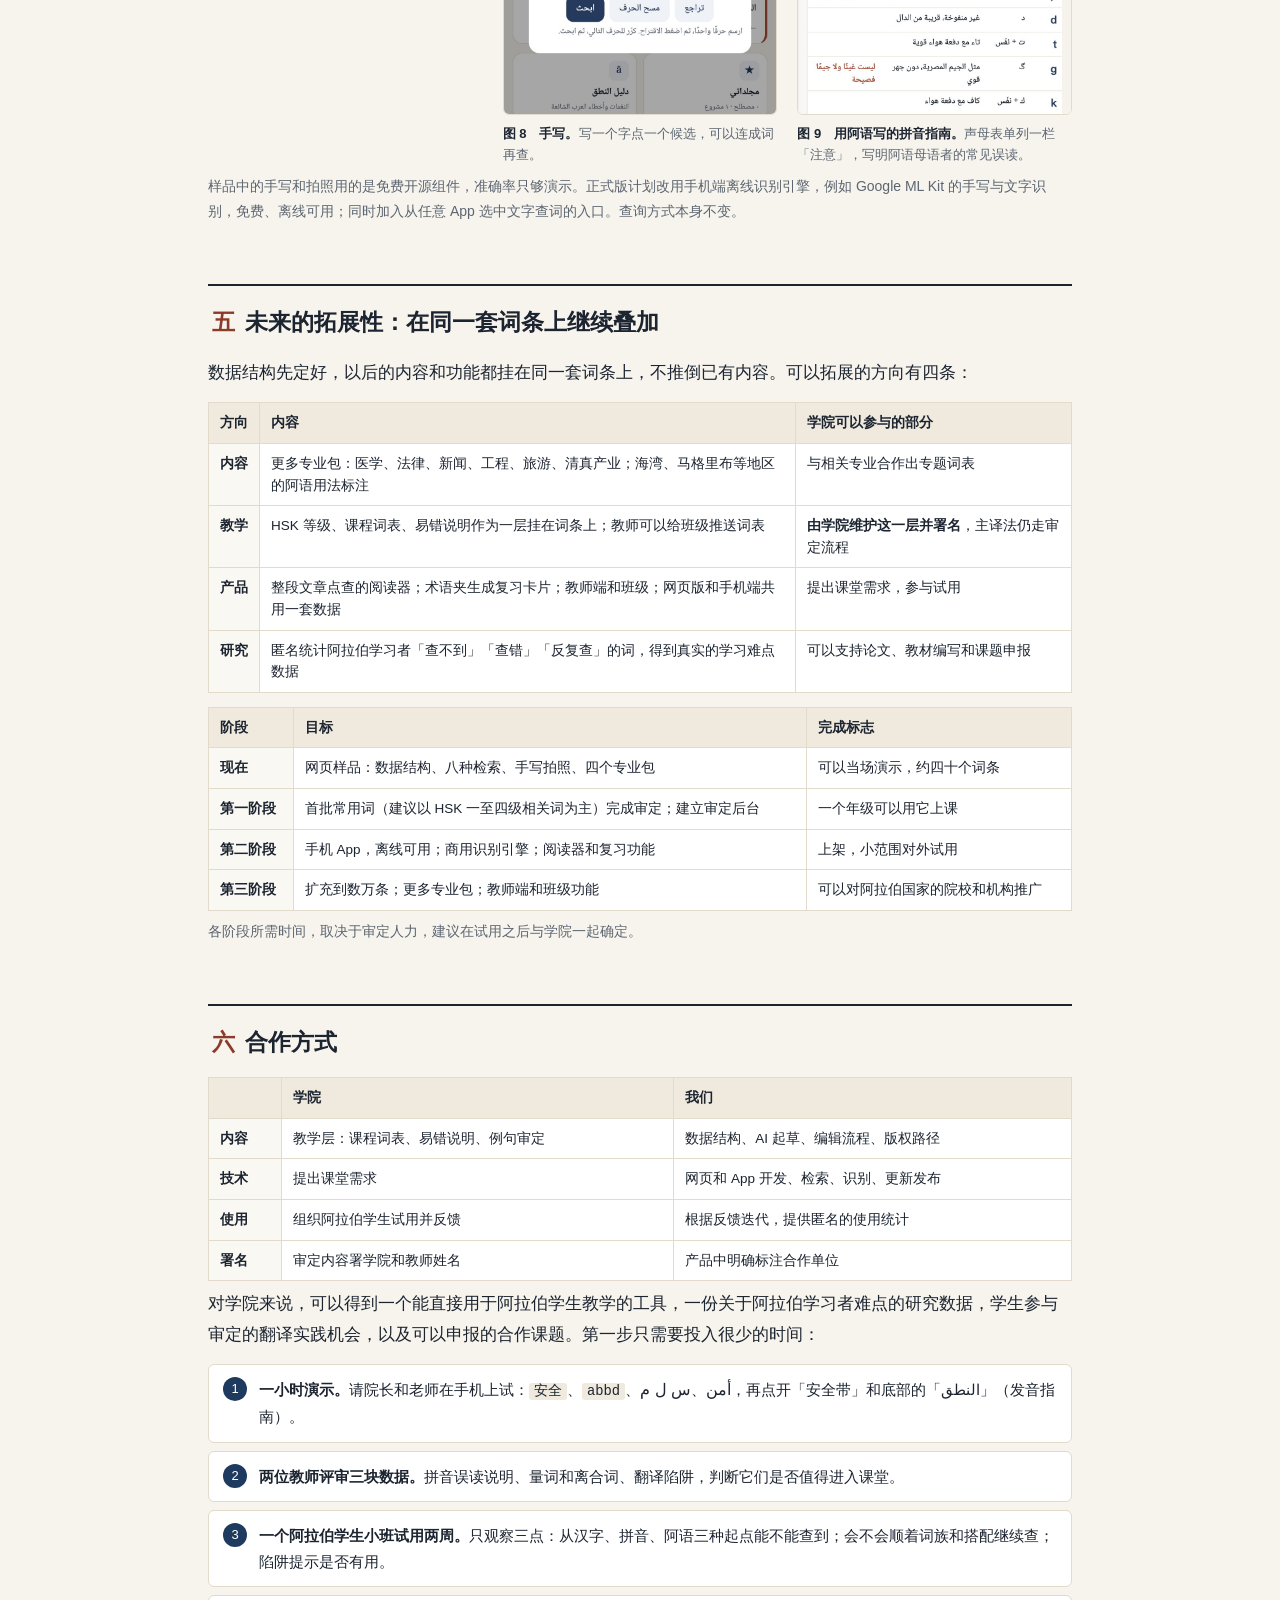
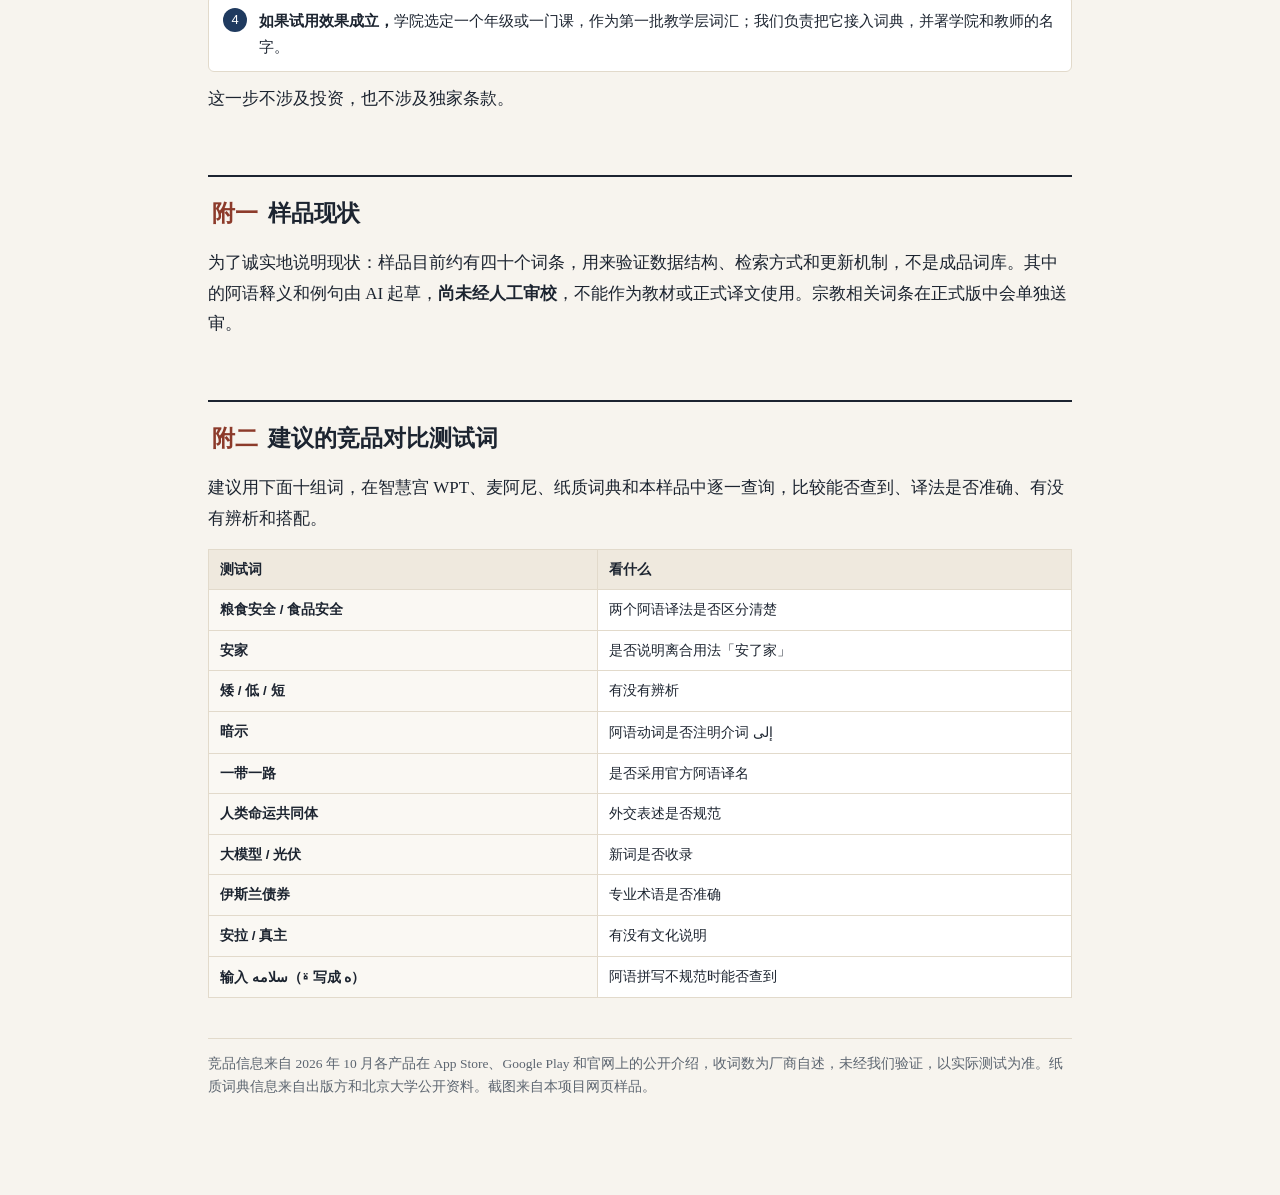
==== commit 797ecd44: "重写给院长的合作说明：如实列出智慧宫、麦阿尼等竞品，并以数据价值为主线，补充关系图和新截图。 Co-authored-by: Cursor <cursoragent@cursor.com>" ====
--- a/brief/index.html
+++ b/brief/index.html
@@ -3,209 +3,388 @@
 <head>
   <meta charset="utf-8">
   <meta name="viewport" content="width=device-width, initial-scale=1">
-  <title>给阿拉伯语母语者的中文词典 · 合作说明</title>
+  <title>面向阿拉伯语母语者的汉语词典 · 合作说明</title>
   <style>
-    :root { --ink: #1c2430; --muted: #5c6570; --line: #e4ddd0; --paper: #f7f4ee; --navy: #1f3a5f; --accent: #8c3a2a; }
+    :root { --ink: #1c2430; --muted: #5c6570; --line: #e2dacb; --paper: #f7f4ee; --card: #fff; --navy: #1f3a5f; --accent: #8c3a2a; --green: #3f7a4a; --soft: #efe9de; }
     * { box-sizing: border-box; }
-    body { margin: 0; background: var(--paper); color: var(--ink); font: 17px/1.75 "Songti SC", "Noto Serif SC", "Source Han Serif SC", "STSong", serif; }
-    .wrap { max-width: 920px; margin: 0 auto; padding: 48px 28px 80px; }
-    .kicker { font-family: "PingFang SC", "Noto Sans SC", sans-serif; font-size: 13px; letter-spacing: .12em; color: var(--accent); margin: 0 0 10px; }
-    h1 { font-size: 32px; font-weight: 600; line-height: 1.35; margin: 0 0 14px; }
-    h2 { font-size: 22px; font-weight: 600; margin: 48px 0 12px; }
-    h3 { font-family: "PingFang SC", "Noto Sans SC", sans-serif; font-size: 16px; font-weight: 600; margin: 22px 0 8px; }
-    p { margin: 0 0 12px; }
-    .lede { font-size: 18px; }
+    body { margin: 0; background: var(--paper); color: var(--ink); font: 17px/1.8 "Songti SC", "Noto Serif SC", "Source Han Serif SC", "STSong", serif; }
+    .wrap { max-width: 920px; margin: 0 auto; padding: 56px 28px 88px; }
+    .sans, h3, table, figcaption, .meta, .label, .kicker, .callout, .steps, .diagram { font-family: "PingFang SC", "Noto Sans SC", "Source Han Sans SC", sans-serif; }
+    .kicker { font-size: 13px; letter-spacing: .14em; color: var(--accent); margin: 0 0 12px; }
+    h1 { font-size: 34px; font-weight: 600; line-height: 1.35; margin: 0 0 10px; }
+    .sub { font-size: 19px; color: var(--muted); margin: 0 0 22px; }
+    h2 { font-size: 23px; font-weight: 600; margin: 60px 0 14px; padding-top: 16px; border-top: 2px solid var(--ink); }
+    h2 .no { color: var(--accent); margin-left: 4px; margin-right: 10px; }
+    h3 { font-size: 17px; font-weight: 600; margin: 30px 0 8px; }
+    p { margin: 0 0 14px; }
     a { color: var(--navy); }
-    .meta { font-family: "PingFang SC", "Noto Sans SC", sans-serif; font-size: 14px; color: var(--muted); }
-    .sans { font-family: "PingFang SC", "Noto Sans SC", sans-serif; }
-    .table-wrap { overflow-x: auto; margin: 12px 0 4px; }
-    table { width: 100%; min-width: 760px; border-collapse: collapse; background: #fff; font-family: "PingFang SC", "Noto Sans SC", sans-serif; font-size: 13.5px; line-height: 1.55; }
-    th, td { border: 1px solid var(--line); padding: 8px 10px; text-align: left; vertical-align: top; }
-    th { background: #efeae1; font-weight: 600; }
-    th:first-child { white-space: nowrap; }
-    td.now { background: #f4f7f2; }
-    .points { list-style: none; padding: 0; margin: 8px 0 0; }
-    .points li { display: grid; grid-template-columns: 8.5em 1fr; gap: 14px; padding: 12px 0; border-top: 1px solid var(--line); }
-    .points b { font-family: "PingFang SC", "Noto Sans SC", sans-serif; font-size: 15px; }
-    .net { background: #fff; border: 1px solid var(--line); padding: 16px 18px 8px; font-family: "PingFang SC", "Noto Sans SC", sans-serif; font-size: 15px; line-height: 1.7; }
-    .net p { margin: 0 0 10px; }
-    .row { display: flex; flex-wrap: wrap; gap: 8px; align-items: center; margin: 0 0 10px; }
-    .node { border: 1px solid var(--line); background: #f7f4ee; padding: 2px 10px; }
-    .node.core { background: var(--navy); color: #fff; border-color: var(--navy); }
-    .arrow { color: var(--muted); }
-    .figs { display: grid; grid-template-columns: 1fr 1fr; gap: 22px 18px; margin-top: 14px; }
+    bdi[lang="ar"] { font-family: "Noto Naskh Arabic", "Geeza Pro", "Arial", serif; font-size: 1.05em; }
+    .meta { font-size: 14px; color: var(--muted); }
+    .summary { background: var(--card); border: 1px solid var(--line); border-top: 4px solid var(--navy); padding: 22px 26px 12px; margin: 26px 0 0; }
+    .summary h3 { margin-top: 0; }
+    .summary ol { margin: 6px 0 12px; padding-right: 0; padding-left: 1.3em; }
+    .summary li { margin: 8px 0; }
+    .callout { background: var(--soft); border-left: 4px solid var(--accent); padding: 14px 18px; font-size: 15px; line-height: 1.75; margin: 18px 0; }
+    .callout b { color: var(--accent); }
+    .table-wrap { overflow-x: auto; margin: 14px 0 8px; }
+    table { width: 100%; border-collapse: collapse; background: var(--card); font-size: 13.5px; line-height: 1.6; }
+    th, td { border: 1px solid var(--line); padding: 9px 11px; text-align: left; vertical-align: top; }
+    thead th { background: var(--soft); font-weight: 600; }
+    tbody th { font-weight: 600; white-space: nowrap; background: #faf8f3; }
+    tr.ours td, tr.ours th { background: #eef3ec; }
+    table.wide { min-width: 780px; }
+    .figs { display: grid; grid-template-columns: 1fr 1fr; gap: 26px 20px; margin: 18px 0 8px; }
+    .figs.three { grid-template-columns: 1fr 1fr 1fr; }
     figure { margin: 0; }
-    figure img { width: 100%; height: 520px; object-fit: cover; object-position: top; border: 1px solid var(--line); background: #fff; }
-    figure.mid img { object-position: center 36%; }
-    figure.low img { object-position: center 78%; }
-    figcaption { font-family: "PingFang SC", "Noto Sans SC", sans-serif; font-size: 13px; line-height: 1.55; color: var(--muted); margin-top: 8px; }
+    figure img { display: block; width: 100%; height: 470px; object-fit: cover; object-position: top; border: 1px solid var(--line); border-radius: 6px; background: #fff; }
+    figure img.auto { height: auto; }
+    figcaption { font-size: 13px; line-height: 1.6; color: var(--muted); margin-top: 9px; }
     figcaption strong { color: var(--ink); font-weight: 600; }
-    .two { display: grid; grid-template-columns: 1fr 1fr; gap: 8px 28px; margin: 8px 0 0; padding: 0; list-style: none; font-family: "PingFang SC", "Noto Sans SC", sans-serif; font-size: 15px; }
-    .two li { padding: 8px 0; border-top: 1px solid var(--line); }
-    .two b { display: block; font-size: 14px; }
-    .ask { background: #fff; border: 1px solid var(--line); padding: 4px 18px 8px; }
-    .ask li { margin: 10px 0; }
-    .try { font-family: "PingFang SC", "Noto Sans SC", sans-serif; }
-    .note { font-size: 14px; color: var(--muted); margin-top: 28px; }
-    @media (max-width: 720px) {
-      .wrap { padding: 28px 16px 48px; }
-      h1 { font-size: 26px; }
-      .points li, .figs, .two { grid-template-columns: 1fr; }
-      figure img { height: 360px; }
-      table { font-size: 12.5px; }
+    .diagram { background: var(--card); border: 1px solid var(--line); border-radius: 6px; padding: 18px; margin: 18px 0 6px; font-size: 14px; }
+    .compare { display: grid; grid-template-columns: 1fr 1.7fr; gap: 18px; align-items: start; }
+    .plain { border: 1px dashed #c9bfae; border-radius: 6px; padding: 14px 16px; background: #fbfaf7; }
+    .plain .line { font-size: 22px; font-family: "Songti SC", serif; margin: 6px 0 2px; }
+    .layers { display: grid; gap: 6px; }
+    .layer { display: grid; grid-template-columns: 6.6em 1fr; gap: 10px; padding: 7px 10px; border-radius: 4px; background: #f6f3ec; line-height: 1.6; }
+    .layer b { color: var(--navy); font-weight: 600; }
+    .layer.trap { background: #f8ebe7; } .layer.trap b { color: var(--accent); }
+    .layer.pack { background: #ebf2ea; } .layer.pack b { color: var(--green); }
+    .flow { display: flex; flex-wrap: wrap; align-items: stretch; gap: 8px; }
+    .flow .step { flex: 1 1 140px; background: #f6f3ec; border-radius: 6px; padding: 10px 12px; line-height: 1.55; }
+    .flow .step b { display: block; color: var(--navy); margin-bottom: 2px; }
+    .flow .arrow { align-self: center; color: var(--muted); }
+    .speeds { display: grid; grid-template-columns: repeat(3, 1fr); gap: 10px; margin-top: 14px; }
+    .speed { border: 1px solid var(--line); border-radius: 6px; padding: 10px 12px; line-height: 1.6; }
+    .speed .t { font-size: 12px; color: var(--muted); }
+    .speed b { display: block; font-size: 15px; }
+    svg text { font-family: "PingFang SC", "Noto Sans SC", sans-serif; }
+    .legend { display: flex; flex-wrap: wrap; gap: 6px 18px; font-size: 12.5px; color: var(--muted); margin-top: 8px; }
+    .legend i { display: inline-block; width: 22px; height: 0; border-top: 2px solid; vertical-align: middle; margin-left: 6px; }
+    .steps { counter-reset: s; list-style: none; padding: 0; margin: 12px 0; }
+    .steps li { counter-increment: s; position: relative; padding: 12px 14px 12px 50px; background: var(--card); border: 1px solid var(--line); border-radius: 6px; margin: 8px 0; font-size: 15px; line-height: 1.7; }
+    .steps li::before { content: counter(s); position: absolute; left: 14px; top: 12px; width: 24px; height: 24px; border-radius: 50%; background: var(--navy); color: #fff; font-size: 13px; text-align: center; line-height: 24px; }
+    code, .try { font-family: "SF Mono", Menlo, Consolas, monospace; font-size: .92em; background: #efe9de; padding: 1px 5px; border-radius: 3px; }
+    .note { font-size: 13.5px; color: var(--muted); margin-top: 40px; border-top: 1px solid var(--line); padding-top: 14px; line-height: 1.7; }
+    @media (max-width: 760px) {
+      .wrap { padding: 30px 16px 56px; }
+      h1 { font-size: 27px; }
+      .figs, .figs.three, .compare, .speeds { grid-template-columns: 1fr; }
+      figure img { height: 420px; }
     }
     @media print {
-      body { background: #fff; }
+      body { background: #fff; font-size: 15px; }
       .wrap { max-width: none; padding: 0; }
-      a { text-decoration: none; color: inherit; }
-      figure, table, .net { break-inside: avoid; }
-      h2 { break-after: avoid; }
+      a { color: inherit; text-decoration: none; }
+      h2 { break-before: auto; break-after: avoid; }
+      figure, table, .diagram, .summary, .callout, .steps li { break-inside: avoid; }
+      figure img { height: 360px; }
     }
   </style>
 </head>
 <body>
-  <article class="wrap">
-    <p class="kicker">对外汉语学院 · 合作说明</p>
-    <h1>给阿拉伯语母语者用的中文词典</h1>
-    <p class="lede">要做的不是又一个搜索框。学生和译者真正缺的，是一套能长大的中阿数据：词条够用，新词进得来，一个词能带出一串相关的词。查询要顺手，是因为数据已经按这个方式组织好了。</p>
-    <p class="meta">样品可当场打开：<a href="https://eesa2022.github.io/zh-ar-jis/">eesa2022.github.io/zh-ar-jis</a>。界面是阿拉伯语，从右向左。目前约三十个词，用来看数据怎么组织、怎么查、以后怎么加，不是成品词库。</p>
-
-    <h2>已有的工具为什么不够</h2>
-    <p>没有一个产品同时做到三件事：阿语母语者能直接用，数据稳定而且能更新，词和词之间可以顺着走。现在常见的是下面四类。</p>
-    <div class="table-wrap"><table>
-      <thead>
-        <tr>
-          <th></th>
-          <th>纸质《汉阿词典》</th>
-          <th>Pleco 等中英学习词典</th>
-          <th>翻译软件、对话模型</th>
-          <th>这套词典要做成的</th>
-        </tr>
-      </thead>
-      <tbody>
-        <tr>
-          <th>给谁用</th>
-          <td>主要服务中文使用者查阿语</td>
-          <td>以英语为桥梁学中文</td>
-          <td>要的是一句译文</td>
-          <td class="now">阿语母语者学中文、用中文</td>
-        </tr>
-        <tr>
-          <th>数据</th>
-          <td>义项和译法有权威性，一次编成</td>
-          <td>英文义项、字词网络很全，没有阿语专业译法</td>
-          <td>没有稳定词条，问两次可能两个说法</td>
-          <td class="now">义项、多种阿语译法、语域、搭配、例句，并且分得出哪条审过</td>
-        </tr>
-        <tr>
-          <th>更新</th>
-          <td>再版才变。「大模型」「光伏」这一类词不在书里</td>
-          <td>词典包可以更新，更新的是英汉</td>
-          <td>不能指定「这一条从今天起改成审定译法」</td>
-          <td class="now">按词条、按专业包发布。新词不必等整本再版</td>
-        </tr>
-        <tr>
-          <th>词与词</th>
-          <td>纸面上的参见，不能点</td>
-          <td>字、词、例句可以点，但是点到英语</td>
-          <td>没有结构，不能从「安全」走到「安全带」</td>
-          <td class="now">字、词族、搭配、另见、阿语词根，互相能打开</td>
-        </tr>
-        <tr>
-          <th>查询</th>
-          <td>按拼音翻页。汉字在书里是倒排的</td>
-          <td>汉字、拼音、手写、拍照都成熟</td>
-          <td>打一句话，或拍一张图</td>
-          <td class="now">同一条检索覆盖汉字、拼音、阿语和词根；手写、拍照用于不会拼音的时候</td>
-        </tr>
-      </tbody>
-    </table></div>
-    <p class="meta">另外一类是阿汉词典和阿语学习软件，对象是中国人学阿拉伯语，方向是反的。阿拉伯学生现在的实际路径，常常是 Pleco 查到英语，再用翻译软件转成阿语，专业译法和搭配在这一步丢失。</p>
-
-    <h2>一、数据本身的价值</h2>
-    <p>词典的价值不在界面换了一套颜色，而在每一条数据都能被单独使用、单独更新，并且能指向别的条。</p>
-
-    <h3>丰富：一个词不是一行对译</h3>
-    <ul class="points">
-      <li><b>多个译法</b><span>「安全」同时给 أمن、سلامة、أمان，并写明各用在国家安全、食品安全还是「感到安全」。译者需要的是选择，不是一个看起来唯一的答案。</span></li>
-      <li><b>语域和语法</b><span>书面还是口语，是否音译术语，动词后面接什么介词，名词配哪个量词，离合词能不能拆开说。这些在纸质汉阿词典里大多没有。</span></li>
-      <li><b>例句和陷阱</b><span>例句按义项分开，并标明是外交说法还是日常说法。「矮 / 低 / 短」这类易混词单独写成辨析，供词汇课直接用。</span></li>
-      <li><b>专业层</b><span>通用词在主词库。外交话语、人工智能、伊斯兰金融、能源工程分属扩展包，可以只打开学生正在学的那一包。</span></li>
-    </ul>
-
-    <h3>能更新：新词按条进来，不必重印</h3>
-    <p>纸质词典的日期停在出版那一年。这套数据的每一条都有自己的版本：可以只改「大模型」的阿语译法，可以只给「安全」追加一个外交义项，也可以整包替换「能源」词库。已经审过的句子不会因为旁边加了一个新词就被冲掉。正式使用时，未审定的内容不进入发布包。</p>
-    <p>所以「实时」不是新闻推送，而是词库活着：课堂里刚确定的译法，下一次更新就能查到，不用等五年后的再版。</p>
-
-    <h3>词与词能往外走</h3>
-    <p>学生查到一个词，应该能顺着关系走到下一个，而不是查完就断。样品里「安」已经连成下面这张网。正式词库是同一张网，只是大得多。</p>
-    <div class="net">
-      <div class="row"><span class="node">安</span><span class="arrow">字头带出</span><span class="node core">安全</span><span class="arrow">词族</span><span class="node">安全带</span><span class="node">安全阀</span><span class="node">安全感</span><span class="node">安全系数</span></div>
-      <div class="row"><span class="node core">安全</span><span class="arrow">搭配，可单独查</span><span class="node">粮食安全</span><span class="node">食品安全</span><span class="node">国家安全</span></div>
-      <div class="row"><span class="node">安</span><span class="arrow">同字头的其他词</span><span class="node">安排</span><span class="node">安家（可说「安了家」）</span><span class="node">安拉</span></div>
-      <p>从阿语也能走回来。查 <bdi lang="ar" dir="rtl">أمن</bdi>，会同时落到「安全」和「安理会」。查 <bdi lang="ar" dir="rtl">الأمن الغذائي</bdi>，直接打开搭配「粮食安全」，而不是只打开「安全」再让人自己找。</p>
+<article class="wrap">
+
+  <p class="kicker">合作说明 · 呈对外汉语学院</p>
+  <h1>面向阿拉伯语母语者的汉语词典</h1>
+  <p class="sub">核心是一套可以持续生长、可以审定、可以进入课堂的中阿词汇数据</p>
+  <p class="meta">可在手机上直接打开的样品：<a href="https://eesa2022.github.io/zh-ar-jis/">eesa2022.github.io/zh-ar-jis</a>（阿拉伯语界面，从右向左）。本说明中的截图均来自这个样品。</p>
+
+  <section class="summary">
+    <h3>摘要</h3>
+    <ol>
+      <li><b>市场上已经有中阿词典 App，</b>如智慧宫 WPT 和麦阿尼中阿词典。它们收词多，并且带翻译功能。我们不在收词数量上和它们竞争。</li>
+      <li><b>我们做的是数据的组织方式。</b>每个中文义项对应几个阿语译法，并分别标出语域、介词搭配和词根。每一条都带来源和审定状态，可以单独更新。条与条之间可以互相跳转：字带出词族，词带出搭配，搭配带出辨析，阿语词根也能反查回中文。这三件事决定了一部词典能否被译者信任、被教师用于教学。</li>
+      <li><b>查询要从阿语母语者的实际起点出发。</b>样品已经支持八种键入方式，另有手写、拍照和点词续查，用户不需要先切换语言或模式。</li>
+      <li><b>以后可以往上叠加内容。</b>新的专业领域、教学层、课程词表、阅读器和复习功能，都挂在同一套词条上，不必另起炉灶。</li>
+      <li><b>希望学院参与的是教学层和审定，</b>不是事后作序。第一步很小：一次演示、两位教师评审、一个小班试用两周。</li>
+    </ol>
+  </section>
+
+  <!-- 一 -->
+  <h2><span class="no">一</span>阿拉伯学生查中文，难在哪里</h2>
+  <p>沙特、阿联酋等国已经把中文纳入国民教育，来华的阿拉伯留学生、译者和外交、商务人员也在增加。他们查中文时遇到的困难，和英语母语者不完全一样：</p>
+  <div class="table-wrap"><table>
+    <thead><tr><th>处境</th><th>具体表现</th><th>对词典的要求</th></tr></thead>
+    <tbody>
+      <tr><th>见字不会读</th><td>看到汉字打不出拼音，只能截图去问别人</td><td>手写、拍照必须是主要入口，不是附加功能</td></tr>
+      <tr><th>用阿语字母套读拼音</th><td>q 读成 <bdi lang="ar">ق</bdi>，h 读成 <bdi lang="ar">ه</bdi>，声调完全陌生</td><td>拼音说明要用阿语写，指出具体误读</td></tr>
+      <tr><th>要的是阿语译法</th><td>中文释义看不懂；一个中文词只给一个阿语词，往往选错</td><td>同一义项给多个阿语译法，标出语域、介词搭配、词根</td></tr>
+      <tr><th>中阿概念不对称</th><td>粮食安全 ≠ 食品安全；矮、低、短在阿语里难以分辨</td><td>专门的辨析与「翻译陷阱」</td></tr>
+      <tr><th>汉语语法难点</th><td>量词、离合词（「安了家」）、补语</td><td>每个名词给量词，离合词给可拆开的说法</td></tr>
+    </tbody>
+  </table></div>
+
+  <!-- 二 -->
+  <h2><span class="no">二</span>竞品：现有产品各自做到了什么</h2>
+  <p>院长提出的竞品问题很关键。下表依据各产品在应用商店和官网上的公开介绍整理，收词数字均为厂商自述。</p>
+  <div class="table-wrap"><table class="wide">
+    <thead><tr><th>产品</th><th>主要用户</th><th>公开介绍里的强项</th><th>对阿语母语者仍然缺的</th></tr></thead>
+    <tbody>
+      <tr><th>智慧宫 WPT<br><span class="meta">宁夏赛洛丝</span></th><td>中阿双向学习者、从业者</td><td>称汇集国内外主流中阿词典，约 40–60 万词条；在线翻译、语音、拍照翻译、人工翻译；有「学中文」模式、HSK 词表、汉字书写练习；中、阿、英三种界面</td><td>以汇集和翻译为主。公开介绍没有说明义项级的阿语译法区分、每条的来源与审定状态，也没有说明专业词按领域分包更新</td></tr>
+      <tr><th>麦阿尼中阿词典<br><span class="meta">西安新月</span></th><td>明确面向学中文的阿拉伯人</td><td>称约 35 万条阿语数据；中、阿、英三语 OCR；中文发音与汉字学习；收录阿语单语词典内容</td><td>强项在阿语一侧，例如词根、时态和阿语单语释义。中文一侧的量词、离合词、易混词，以及中阿对译陷阱，公开介绍中较少提及</td></tr>
+      <tr><th>纸质《汉语阿拉伯语词典》<br><span class="meta">商务 1989；北大社 2014 修订</span></th><td>以中国的阿语学习者和译者为主</td><td>北京大学编，单字六千余，词条与词化短语十万余，义项与译法权威</td><td>无法检索，按拼音翻页；更新要等整本再版，修订版距今已十二年；没有发音，也不能点击跳转</td></tr>
+      <tr><th>Pleco 等中英词典</th><td>英语母语者</td><td>检索、手写、拍照、阅读器、复习，是功能上的标杆</td><td>没有阿语。官方说明暂无扩展到其他语言版本的计划，阿拉伯学生只能借英语转一道</td></tr>
+      <tr><th>机器翻译、对话模型</th><td>所有人</td><td>整句即时翻译</td><td>不是词典：同一个词两次结果可能不同，不能指定「从今天起采用审定译法」，也没有词与词的结构</td></tr>
+      <tr class="ours"><th>本项目</th><td>阿语母语的学习者、译者、外交和商务人员</td><td>义项级多译法与标注；逐条可审定、可更新；词与词的关系网络；面向阿语母语者的中文难点数据；与学院共建的教学层</td><td>收词量起步小，需要分阶段扩充；识别类功能要换成商用引擎（见第五节）</td></tr>
+    </tbody>
+  </table></div>
+  <div class="callout"><b>结论：</b>收词量和翻译功能，现有产品已经做得很多，我们不在这方面硬拼。缺的是另一种数据：<b>经过审定、按义项组织、能持续更新、能互相跳转</b>的中阿词汇数据。这正好是需要学科力量参与的部分，也是对外汉语学院能发挥作用、并且难以被复制的部分。正式见面前，建议我们用附录二的测试词，把 WPT、麦阿尼和纸质词典逐条对比一遍，用实际结果说话。</div>
+
+  <!-- 三 -->
+  <h2><span class="no">三</span>核心价值：数据本身</h2>
+  <p>界面一年内就能被别人仿出来，成体系、经过审定的数据仿不出来。下面分四个方面说明：丰富、实时、词与词的拓展性，以及可信。</p>
+
+  <h3>3.1 丰富：一个词条有多层信息</h3>
+  <p>常见的对译词典，一个词往往只给一行译文。我们的数据结构把一个词拆成十几个可以单独使用的层次，每一层都服务一个具体的使用场景。</p>
+  <div class="diagram">
+    <div class="compare">
+      <div class="plain">
+        <div class="label meta">常见的对译</div>
+        <div class="line">安全</div>
+        <div><bdi lang="ar">أمن؛ سلامة</bdi></div>
+        <p class="meta" style="margin-top:10px">用户无从判断「粮食安全」该用哪个，也不知道「安全带」「安理会」和它有关。</p>
+      </div>
+      <div class="layers">
+        <div class="layer"><b>读音</b><span>ānquán，声调用颜色区分；发音；逐字笔顺</span></div>
+        <div class="layer"><b>义项 ①</b><span>形容词「没有危险」：<bdi lang="ar">آمِن</bdi> 和 <bdi lang="ar">سالِم</bdi>，各注词根，并说明「平安到达」用后者</span></div>
+        <div class="layer"><b>义项 ②</b><span>名词「安全状态」：<bdi lang="ar">أَمْن</bdi> 用于国家和网络安全，<bdi lang="ar">سَلامَة</bdi> 用于生产和食品安全，<bdi lang="ar">أَمان</bdi> 用于「安全感」</span></div>
+        <div class="layer"><b>搭配</b><span>国家安全、粮食安全、食品安全、网络安全……每条都能单独检索</span></div>
+        <div class="layer"><b>例句</b><span>按义项分开，标出「正式 / 外交 / 口语」，每个词都可以点开</span></div>
+        <div class="layer"><b>词族</b><span>安全带、安全帽、安全感、安全阀、安全系数、安全理事会</span></div>
+        <div class="layer trap"><b>翻译陷阱</b><span>粮食安全 = <bdi lang="ar">الأمن الغذائي</bdi>（有没有粮食）；食品安全 = <bdi lang="ar">سلامة الأغذية</bdi>（干不干净）</span></div>
+        <div class="layer pack"><b>专业包追加</b><span>外交包追加义项 ③「共同、综合、合作、可持续的安全观」，附官方阿语表述</span></div>
+        <div class="layer"><b>语法</b><span>（其他词）量词「一项安排」；离合词「安了家」；介词搭配，如「暗示」对应 <bdi lang="ar">ألمح إلى</bdi></span></div>
+        <div class="layer"><b>文化</b><span>（其他词）「安拉」与「真主」在中国穆斯林中的用法差别</span></div>
+        <div class="layer"><b>来源 · 审定</b><span>每个义项、每条例句都记录来源和审定人，未审定的内容会被标出</span></div>
+      </div>
     </div>
-    <div class="figs">
-      <figure class="mid">
-        <img src="img/entry.jpg" alt="安全的词条：多个阿语译法">
-        <figcaption><strong>一个义项里的多个译法。</strong>每个译法可以点开词根继续查。这是数据，不是排版。</figcaption>
-      </figure>
-      <figure class="low">
-        <img src="img/home.jpg" alt="首页上的每日一词和翻译陷阱">
-        <figcaption><strong>翻译陷阱是数据里的一种关系。</strong>它把「矮、低、短」分清。每日一词和陷阱都按日期从已有词条里取出，正式版由教师审定后排期，不由机器当天现写。</figcaption>
-      </figure>
+  </div>
+  <div class="figs">
+    <figure>
+      <img src="img/entry.jpg" alt="安全词条：一个义项下的多个阿语译法" style="object-position:center 68%">
+      <figcaption><strong>图 1　一个义项，几个阿语译法。</strong>每个译法旁边都标有词根，点击即可按词根继续查。</figcaption>
+    </figure>
+    <figure>
+      <img src="img/trap.jpg" alt="安全词条的翻译陷阱" style="object-position:center 80%">
+      <figcaption><strong>图 2　翻译陷阱是数据中单独的一层。</strong>「粮食安全」和「食品安全」的阿语说法不同，这是阿拉伯译者最常犯的错误之一。</figcaption>
+    </figure>
+  </div>
+
+  <h3>3.2 实时：按词条更新，不等再版</h3>
+  <p>纸质词典的内容停在出版那一年。修订版出版至今已经十二年，「大模型」「光伏」「一带一路」的官方阿语译法都不在书里。我们的数据以词条为单位独立更新，并分三种节奏：</p>
+  <div class="diagram">
+    <div class="flow">
+      <div class="step"><b>新词与译法</b>新闻、外交文件、行业术语表、教师反馈</div><span class="arrow">→</span>
+      <div class="step"><b>起草</b>AI 生成例句和候选译法，标为「未审」</div><span class="arrow">→</span>
+      <div class="step"><b>审定</b>教师和译者逐条核对，并留下审定人姓名</div><span class="arrow">→</span>
+      <div class="step"><b>发布</b>只发布已审定的内容；用户端增量更新</div><span class="arrow">→</span>
+      <div class="step"><b>回流</b>用户纠错和查询记录返回，进入下一轮修订</div>
     </div>
-
-    <h2>二、查询要覆盖学生真实的起点</h2>
-    <p>阿语母语者开始查一个词时，手里的线索不一样：有的是汉字，有的是听到的声音，有的是阿语词，有的是一张照片。搜索框不切换语言，看输入本身决定查法。下面八种都在样品里。</p>
-    <ul class="two">
-      <li><b>汉字</b>简体、繁体都查。完全一致优先，也查得到以它开头、或包含它的词。</li>
-      <li><b>拼音，不标调</b><span class="try">anquan</span> 即「安全」。空格可省略。</li>
-      <li><b>拼音首字母</b><span class="try">aq</span> 是「安全」，<span class="try">abbd</span> 是「按兵不动」。适合记得声音、写不全拼音的时候。</li>
-      <li><b>拼音，标调</b>带声调符号，或写成 <span class="try">an1quan2</span>。用来区分同形不同音。</li>
-      <li><b>通配</b><span class="try">安*</span> 列出「安」字起头的词，<span class="try">an*</span> 按拼音前缀列。</li>
-      <li><b>阿拉伯语</b>有无元音符号都可以，<span class="try">ة</span> 写成 <span class="try">ه</span>、冠词 <span class="try">ال</span> 都不会查丢。</li>
-      <li><b>阿语词根</b><bdi lang="ar" dir="rtl">س ل م</bdi> 按词根找，不要求用户会写完整词形。</li>
-      <li><b>阿语短语</b><bdi lang="ar" dir="rtl">الأمن الغذائي</bdi> 命中的是「粮食安全」这条搭配，不是笼统的「安全」。</li>
-    </ul>
-    <h3>不会输入时的三条路</h3>
-    <ul class="points">
-      <li><b>手写</b><span>一个字一个字写，点候选，再搜索。给完全不会拼音的学生。</span></li>
-      <li><b>拍照</b><span>对着一行印刷体中文，或从相册选图，点选认出来的字再查。</span></li>
-      <li><b>从词里继续查</b><span>例句、搭配、词族、「另见」都可以点开。查词可以变成一条阅读路径。剪贴板里已有的汉字或阿语，也可以直接贴进来查。</span></li>
-    </ul>
-    <p>手写和拍照在样品里够演示，正式版换成手机上更准的识别，查询方式不变。拼音页用阿语写明四声，并标明 q 不是 ق、h 不是 ه。这是给阿语母语者的输入法说明，中英词典不会写。</p>
-    <div class="figs">
-      <figure>
-        <img src="img/pinyin.jpg" alt="用阿拉伯语解释拼音和声调">
-        <figcaption><strong>拼音按阿语母语者来写。</strong>声母表里直接写「不要读成什么」。</figcaption>
-      </figure>
-      <figure>
-        <img src="img/hand.jpg" alt="手写一个汉字并给出候选">
-        <figcaption><strong>手写。</strong>候选来自约九千字的字库。学生点中以后，这个字进入检索，再和上面八种查法汇合。</figcaption>
-      </figure>
+    <div class="speeds">
+      <div class="speed"><span class="t">按天</span><b>单条修订</b>改一个译法，补一条例句。已审定的旁边内容不受影响。</div>
+      <div class="speed"><span class="t">按月</span><b>专业包</b>外交、人工智能、伊斯兰金融、能源各自成包，可以单独开关和更新。</div>
+      <div class="speed"><span class="t">按年</span><b>主词库版本</b>常用词整体复核，配合学年和教材更新。</div>
     </div>
-
-    <h2>三、以后可以往哪里长</h2>
-    <p>结构先固定，内容再往上加。新的东西是挂上去的，不推倒已有词条。</p>
-    <ul class="points">
-      <li><b>专业包</b><span>外交、能源、金融、技术已经分成独立的包。以后可以加医学、法律、新闻、工程，由懂该领域的人维护，不影响主词库。</span></li>
-      <li><b>教学层</b><span>HSK 等级、易错说明、某一门课的词表，可以作为一层挂在同一个词上。学院维护这一层，核心译法仍由审定流程管。学生看到的是一本词典，背后是两套可以分开更新的数据。</span></li>
-      <li><b>使用层</b><span>术语夹已经能按翻译或课程项目分组，并导出表格。下一步是整段课文点查、错词复习。这些都读同一套词条，不必另做一本教材词典。</span></li>
-      <li><b>审定</b><span>每一条带来源和审核状态。教师改过的译法留下名字。未通过的草稿不会进学生使用的包。</span></li>
-    </ul>
-    <p>因此和学院合作，不是请老师给一个成品写序。教学层、易错词、课程词表，本来就应该由对外汉语的课堂来长。</p>
-
-    <h2>建议先做的四件事</h2>
-    <ol class="ask">
-      <li>用一小时看样品。请当场试 <span class="try">安全</span>、<span class="try">abbd</span>、<bdi class="try" lang="ar" dir="rtl">س ل م</bdi>，再点开「安全带」和底部的发音页，看一个词怎样走到另一个词。</li>
-      <li>请两位教师看三块数据是否值得进课堂：拼音误读说明、量词和离合词、翻译陷阱。看的是数据能不能用，不是界面好不好看。</li>
-      <li>一个阿拉伯学生小班试用两周。只记三件事：从汉字、拼音、阿语三种起点能不能查到；词族和搭配会不会接着点；陷阱有没有用。</li>
-      <li>若试用成立，学院负责教学层的第一批词（建议先做一个年级或一门课），我们负责把这层挂进同一本词典，并署学院和老师的名字。</li>
-    </ol>
-    <p>这一步不谈投资，也不谈独家。样品词条少，是有意先把数据的形状做对。词库要和学院一起长，而不是先堆满再请人背书。</p>
-
-    <p class="note">本页图片截自 2026 年 10 月的网页样品。样品中的阿语释义和例句未经审校，不能当作教材或正式译文。竞品比较依据的是这些产品公开的对象和功能，不是使用人数。</p>
-  </article>
+  </div>
+  <p>这里说的「实时」，指的是词库一直在维护：课堂上刚确定的译法，下一次推送后学生就能查到。追加内容只增加、不覆盖。例如外交包给「安全」新增一个义项，原有的两个义项和审定记录保持不变。</p>
+  <div class="figs">
+    <figure>
+      <img src="img/pack.jpg" alt="外交专业包给安全追加的第三个义项" style="object-position:center 72%">
+      <figcaption><strong>图 3　专业包追加的义项。</strong>外交包给「安全」追加了第三个义项和官方阿语表述，并带出「全球安全倡议」。绿色边线和标签表示内容来自扩展包。</figcaption>
+    </figure>
+    <figure>
+      <img src="img/packs.jpg" alt="四个专业扩展包的开关" class="auto">
+      <figcaption><strong>图 4　主词库常驻，四个专业包可以单独开关。</strong>以后增加医学、法律、新闻等领域，也是同样的方式。</figcaption>
+    </figure>
+  </div>
+
+  <h3>3.3 词与词的拓展性：一个词连着一张网</h3>
+  <p>学生查完一个词，应该能顺着关系继续查下一个，而不是查完就结束。译者真正翻译的单位往往不是单词，而是搭配。我们把纸质词典里只能看、不能点的「◊ 词族」「参见」，以及隐含的搭配和对译关系，都变成可以点击和检索的连接。</p>
+  <div class="diagram">
+    <svg viewBox="0 0 860 400" width="100%" role="img" aria-label="以安全为中心的词汇关系网">
+      <defs>
+        <marker id="ah" viewBox="0 0 10 10" refX="9" refY="5" markerWidth="6" markerHeight="6" orient="auto"><path d="M0,0L10,5L0,10z" fill="#8a8f96"/></marker>
+      </defs>
+      <g stroke-width="1.6" fill="none">
+        <line x1="430" y1="200" x2="300" y2="70" stroke="#1f3a5f"/>
+        <line x1="430" y1="200" x2="400" y2="60" stroke="#1f3a5f"/>
+        <line x1="430" y1="200" x2="540" y2="62" stroke="#c08a3e"/>
+        <line x1="430" y1="200" x2="650" y2="90" stroke="#c08a3e"/>
+        <line x1="430" y1="200" x2="700" y2="160" stroke="#c08a3e"/>
+        <line x1="430" y1="200" x2="160" y2="160" stroke="#6b7f3a"/>
+        <line x1="430" y1="200" x2="150" y2="250" stroke="#6b7f3a"/>
+        <line x1="430" y1="200" x2="230" y2="330" stroke="#6b7f3a"/>
+        <line x1="430" y1="200" x2="690" y2="290" stroke="#3f7a4a" stroke-dasharray="6 4"/>
+        <line x1="430" y1="200" x2="520" y2="345" stroke="#7a4f9a"/>
+        <line x1="430" y1="200" x2="380" y2="350" stroke="#7a4f9a"/>
+        <line x1="520" y1="345" x2="690" y2="345" stroke="#7a4f9a"/>
+        <path d="M150 250 Q 120 300 230 330" stroke="#8c3a2a" stroke-dasharray="3 4"/>
+      </g>
+      <g font-size="15" text-anchor="middle">
+        <rect x="378" y="176" width="104" height="48" rx="8" fill="#1f3a5f"/><text x="430" y="207" fill="#fff" font-size="20">安全</text>
+        <rect x="275" y="48" width="50" height="34" rx="6" fill="#e6ecf4"/><text x="300" y="71">安</text>
+        <rect x="375" y="40" width="50" height="34" rx="6" fill="#e6ecf4"/><text x="400" y="63">全</text>
+        <rect x="500" y="45" width="80" height="34" rx="6" fill="#f6ecd9"/><text x="540" y="68">安全带</text>
+        <rect x="610" y="73" width="80" height="34" rx="6" fill="#f6ecd9"/><text x="650" y="96">安全感</text>
+        <rect x="644" y="143" width="112" height="34" rx="6" fill="#f6ecd9"/><text x="700" y="166">安全理事会</text>
+        <rect x="104" y="143" width="112" height="34" rx="6" fill="#eef0e2"/><text x="160" y="166">国家安全</text>
+        <rect x="94" y="233" width="112" height="34" rx="6" fill="#eef0e2"/><text x="150" y="256">粮食安全</text>
+        <rect x="174" y="313" width="112" height="34" rx="6" fill="#eef0e2"/><text x="230" y="336">食品安全</text>
+        <rect x="620" y="273" width="140" height="34" rx="6" fill="#e3efe5"/><text x="690" y="296">全球安全倡议</text>
+        <rect x="470" y="328" width="100" height="34" rx="6" fill="#efe6f5"/><text x="520" y="351" font-family="Geeza Pro, Noto Naskh Arabic, serif">أمن</text>
+        <rect x="330" y="333" width="100" height="34" rx="6" fill="#efe6f5"/><text x="380" y="356" font-family="Geeza Pro, Noto Naskh Arabic, serif">سلامة</text>
+        <rect x="640" y="328" width="100" height="34" rx="6" fill="#efe6f5"/><text x="690" y="351">安理会</text>
+      </g>
+      <g font-size="12" fill="#5c6570" text-anchor="middle">
+        <text x="235" y="110">组成字 · 笔顺</text>
+        <text x="600" y="128">◊ 词族</text>
+        <text x="250" y="190">搭配</text>
+        <text x="96" y="300" fill="#8c3a2a">陷阱：两者不能互换</text>
+        <text x="575" y="224" fill="#3f7a4a">外交包追加</text>
+        <text x="605" y="384" fill="#7a4f9a">同一词根反查</text>
+      </g>
+    </svg>
+    <div class="legend">
+      <span><i style="border-color:#1f3a5f"></i>字与词</span>
+      <span><i style="border-color:#c08a3e"></i>词族（原书 ◊ 后的派生词，已升为独立词条）</span>
+      <span><i style="border-color:#6b7f3a"></i>搭配（可单独检索）</span>
+      <span><i style="border-color:#8c3a2a;border-top-style:dotted"></i>辨析 / 翻译陷阱</span>
+      <span><i style="border-color:#3f7a4a;border-top-style:dashed"></i>专业包追加</span>
+      <span><i style="border-color:#7a4f9a"></i>阿语译法与词根</span>
+    </div>
+  </div>
+  <p>同一张网也可以从阿语进入。在样品里输入 <bdi lang="ar">أمن</bdi>，一次会找到九条结果：主词「安全」、外交包里的「安理会」、派生词「安全理事会」，以及「国家安全」「粮食安全」「网络安全」「全球安全倡议」等搭配。阿语母语者心里先有阿语概念，再去找中文说法，这条反向路径对他们尤其重要。</p>
+  <div class="table-wrap"><table>
+    <thead><tr><th>关系</th><th>样品中的例子</th><th>对学生和译者的用处</th></tr></thead>
+    <tbody>
+      <tr><th>字 → 词</th><td>安 → 安全、安排、安家、安静</td><td>按字头成批记词，适合词汇课</td></tr>
+      <tr><th>词族</th><td>安全 → 安全带、安全阀、安全系数</td><td>原书 ◊ 后的派生词升为独立词条，可以直接搜到</td></tr>
+      <tr><th>搭配</th><td>粮食安全、食品安全、安理会决议</td><td>翻译的实际单位，每条附阿语译法</td></tr>
+      <tr><th>辨析</th><td>矮 / 低 / 短；粮食安全 / 食品安全</td><td>直接可用于纠错教学</td></tr>
+      <tr><th>阿语反查</th><td>单词 <bdi lang="ar">أمن</bdi>；短语 <bdi lang="ar">الأمن الغذائي</bdi>；词根 <bdi lang="ar">س ل م</bdi></td><td>从阿语概念找到中文说法</td></tr>
+      <tr><th>参见</th><td>安拉 ↔ 真主</td><td>同义词和文化差异放在一起看</td></tr>
+      <tr><th>例句点词</th><td>「请系好安全带」中每个词都可点</td><td>读一句话就能查一串词</td></tr>
+    </tbody>
+  </table></div>
+  <div class="figs">
+    <figure>
+      <img src="img/family.jpg" alt="安全的组成字和词族">
+      <figcaption><strong>图 5　组成字和词族。</strong>点「安」「全」看单字和笔顺，点任一派生词进入它自己的词条。</figcaption>
+    </figure>
+    <figure>
+      <img src="img/arsearch.jpg" alt="输入阿语 أمن 的检索结果">
+      <figcaption><strong>图 6　从阿语进入。</strong>输入 <bdi lang="ar">أمن</bdi>，主词、扩展包词条、派生词和搭配都会出现，并标明各自的类型。</figcaption>
+    </figure>
+  </div>
+
+  <h3>3.4 可信：每一条都能追溯</h3>
+  <p>数据能否被教师和译者采用，取决于是否可信。我们为每个义项、每个译法、每条例句记录来源（原书参照、公开词表、AI 起草、编辑撰写、用户反馈）和审定状态。正式版只发布审定通过的内容；样品中的 AI 内容都标为「未审」。</p>
+  <p>版权方面：纸质词典只用作选词和查漏的参照，不复制其中的阿语释义和例句。例句全部重新生成，再经人工审定。我们同时准备与出版方洽谈授权。1989 年商务版和 2014 年北大社修订版都可以作为洽谈对象。</p>
+  <div class="callout">这里正是学院的位置。数据的价值最终来自<b>谁审定过它</b>。一条经过对外汉语教师审定的译法、辨析或例句，比一百条未经审定的内容更有用。</div>
+
+  <!-- 四 -->
+  <h2><span class="no">四</span>查询的便利性：从用户手里的线索出发</h2>
+  <p>阿语母语者开始查词时，手里的线索各不相同。搜索框会自动判断输入的是汉字、拼音还是阿语，用户不需要切换。下表按「手里有什么」整理，每一种都可以在样品里试。</p>
+  <div class="table-wrap"><table class="wide">
+    <thead><tr><th>手里有什么</th><th>怎么查</th><th>在样品里输入</th><th>说明</th></tr></thead>
+    <tbody>
+      <tr><th rowspan="3">看到汉字，不会读</th><td>手写</td><td>手写面板，逐字写</td><td>写一个字点一个候选，可以连写成词</td></tr>
+      <tr><td>拍照 / 相册</td><td>相机按钮</td><td>识别出一行字，点选需要的字再查</td></tr>
+      <tr><td>粘贴</td><td>粘贴按钮</td><td>从微信、网页复制过来的字直接查</td></tr>
+      <tr><th>看到汉字，会打</th><td>汉字（简体和繁体）</td><td><span class="try">安全</span></td><td>完全一致的排在前面，其次是以它开头的和包含它的</td></tr>
+      <tr><th rowspan="4">听到读音</th><td>拼音，不带声调</td><td><span class="try">anquan</span></td><td>空格、隔音符号可省；ü 可写成 v 或 u</td></tr>
+      <tr><td>拼音首字母</td><td><span class="try">abbd</span></td><td>找到「按兵不动」，适合成语和长词</td></tr>
+      <tr><td>声调符号或数字声调</td><td><span class="try">ānquán</span>　<span class="try">an1quan2</span></td><td>区分同音不同调的词</td></tr>
+      <tr><td>通配符</td><td><span class="try">an*</span>　<span class="try">安*</span></td><td>只记得开头时使用</td></tr>
+      <tr><th rowspan="3">心里有阿语词</th><td>阿语单词</td><td><bdi lang="ar">سلامة</bdi></td><td>带不带元音符号都行；<bdi lang="ar">ة/ه</bdi>、<bdi lang="ar">أ/إ/ا</bdi>、<bdi lang="ar">ى/ي</bdi>、波斯键盘字母自动统一；冠词和介词前缀自动去掉</td></tr>
+      <tr><td>阿语短语</td><td><bdi lang="ar">الأمن الغذائي</bdi></td><td>直接找到搭配「粮食安全」</td></tr>
+      <tr><td>阿语词根</td><td><bdi lang="ar">س ل م</bdi>　或　<bdi lang="ar">جذر:سلم</bdi></td><td>按词根找出所有相关中文词，这是阿语使用者熟悉的查法</td></tr>
+      <tr><th>正在读一段中文</th><td>点词续查</td><td>点例句中的任意词</td><td>底部弹出简明释义，可以一路点下去</td></tr>
+    </tbody>
+  </table></div>
+  <p>查到以后，词条页还提供：声调颜色、发音、逐字笔顺动画、按项目分组的术语夹（可导出表格和 Anki 卡片），以及本机查询历史。拼音指南用阿语写成，直接指出「q 不读 <bdi lang="ar">ق</bdi>、h 不读 <bdi lang="ar">ه</bdi>」这类误读，中英词典不会提供这种说明。</p>
+  <div class="figs three">
+    <figure>
+      <img src="img/abbd.jpg" alt="输入 abbd 找到按兵不动" class="auto">
+      <figcaption><strong>图 7　首字母查成语。</strong>输入 <code>abbd</code> 找到「按兵不动」，结果下方标明是按首字母命中的。</figcaption>
+    </figure>
+    <figure>
+      <img src="img/hand.jpg" alt="手写查字" style="object-position:center 62%">
+      <figcaption><strong>图 8　手写。</strong>写一个字点一个候选，可以连成词再查。</figcaption>
+    </figure>
+    <figure>
+      <img src="img/pinyin.jpg" alt="用阿语写的拼音指南">
+      <figcaption><strong>图 9　用阿语写的拼音指南。</strong>声母表单列一栏「注意」，写明阿语母语者的常见误读。</figcaption>
+    </figure>
+  </div>
+  <p class="meta">样品中的手写和拍照用的是免费开源组件，准确率只够演示。正式版计划改用手机端离线识别引擎，例如 Google ML Kit 的手写与文字识别，免费、离线可用；同时加入从任意 App 选中文字查词的入口。查询方式本身不变。</p>
+
+  <!-- 五 -->
+  <h2><span class="no">五</span>未来的拓展性：在同一套词条上继续叠加</h2>
+  <p>数据结构先定好，以后的内容和功能都挂在同一套词条上，不推倒已有内容。可以拓展的方向有四条：</p>
+  <div class="table-wrap"><table>
+    <thead><tr><th>方向</th><th>内容</th><th>学院可以参与的部分</th></tr></thead>
+    <tbody>
+      <tr><th>内容</th><td>更多专业包：医学、法律、新闻、工程、旅游、清真产业；海湾、马格里布等地区的阿语用法标注</td><td>与相关专业合作出专题词表</td></tr>
+      <tr><th>教学</th><td>HSK 等级、课程词表、易错说明作为一层挂在词条上；教师可以给班级推送词表</td><td><b>由学院维护这一层并署名</b>，主译法仍走审定流程</td></tr>
+      <tr><th>产品</th><td>整段文章点查的阅读器；术语夹生成复习卡片；教师端和班级；网页版和手机端共用一套数据</td><td>提出课堂需求，参与试用</td></tr>
+      <tr><th>研究</th><td>匿名统计阿拉伯学习者「查不到」「查错」「反复查」的词，得到真实的学习难点数据</td><td>可以支持论文、教材编写和课题申报</td></tr>
+    </tbody>
+  </table></div>
+  <div class="table-wrap"><table>
+    <thead><tr><th>阶段</th><th>目标</th><th>完成标志</th></tr></thead>
+    <tbody>
+      <tr><th>现在</th><td>网页样品：数据结构、八种检索、手写拍照、四个专业包</td><td>可以当场演示，约四十个词条</td></tr>
+      <tr><th>第一阶段</th><td>首批常用词（建议以 HSK 一至四级相关词为主）完成审定；建立审定后台</td><td>一个年级可以用它上课</td></tr>
+      <tr><th>第二阶段</th><td>手机 App，离线可用；商用识别引擎；阅读器和复习功能</td><td>上架，小范围对外试用</td></tr>
+      <tr><th>第三阶段</th><td>扩充到数万条；更多专业包；教师端和班级功能</td><td>可以对阿拉伯国家的院校和机构推广</td></tr>
+    </tbody>
+  </table></div>
+  <p class="meta">各阶段所需时间，取决于审定人力，建议在试用之后与学院一起确定。</p>
+
+  <!-- 六 -->
+  <h2><span class="no">六</span>合作方式</h2>
+  <div class="table-wrap"><table>
+    <thead><tr><th></th><th>学院</th><th>我们</th></tr></thead>
+    <tbody>
+      <tr><th>内容</th><td>教学层：课程词表、易错说明、例句审定</td><td>数据结构、AI 起草、编辑流程、版权路径</td></tr>
+      <tr><th>技术</th><td>提出课堂需求</td><td>网页和 App 开发、检索、识别、更新发布</td></tr>
+      <tr><th>使用</th><td>组织阿拉伯学生试用并反馈</td><td>根据反馈迭代，提供匿名的使用统计</td></tr>
+      <tr><th>署名</th><td>审定内容署学院和教师姓名</td><td>产品中明确标注合作单位</td></tr>
+    </tbody>
+  </table></div>
+  <p>对学院来说，可以得到一个能直接用于阿拉伯学生教学的工具，一份关于阿拉伯学习者难点的研究数据，学生参与审定的翻译实践机会，以及可以申报的合作课题。第一步只需要投入很少的时间：</p>
+  <ol class="steps">
+    <li><b>一小时演示。</b>请院长和老师在手机上试：<span class="try">安全</span>、<span class="try">abbd</span>、<bdi lang="ar">س ل م</bdi>、<bdi lang="ar">أمن</bdi>，再点开「安全带」和底部的「النطق」（发音指南）。</li>
+    <li><b>两位教师评审三块数据。</b>拼音误读说明、量词和离合词、翻译陷阱，判断它们是否值得进入课堂。</li>
+    <li><b>一个阿拉伯学生小班试用两周。</b>只观察三点：从汉字、拼音、阿语三种起点能不能查到；会不会顺着词族和搭配继续查；陷阱提示是否有用。</li>
+    <li><b>如果试用效果成立，</b>学院选定一个年级或一门课，作为第一批教学层词汇；我们负责把它接入词典，并署学院和教师的名字。</li>
+  </ol>
+  <p>这一步不涉及投资，也不涉及独家条款。</p>
+
+  <!-- 附录 -->
+  <h2><span class="no">附一</span>样品现状</h2>
+  <p>为了诚实地说明现状：样品目前约有四十个词条，用来验证数据结构、检索方式和更新机制，不是成品词库。其中的阿语释义和例句由 AI 起草，<b>尚未经人工审校</b>，不能作为教材或正式译文使用。宗教相关词条在正式版中会单独送审。</p>
+
+  <h2><span class="no">附二</span>建议的竞品对比测试词</h2>
+  <p>建议用下面十组词，在智慧宫 WPT、麦阿尼、纸质词典和本样品中逐一查询，比较能否查到、译法是否准确、有没有辨析和搭配。</p>
+  <div class="table-wrap"><table>
+    <thead><tr><th>测试词</th><th>看什么</th></tr></thead>
+    <tbody>
+      <tr><th>粮食安全 / 食品安全</th><td>两个阿语译法是否区分清楚</td></tr>
+      <tr><th>安家</th><td>是否说明离合用法「安了家」</td></tr>
+      <tr><th>矮 / 低 / 短</th><td>有没有辨析</td></tr>
+      <tr><th>暗示</th><td>阿语动词是否注明介词 <bdi lang="ar">إلى</bdi></td></tr>
+      <tr><th>一带一路</th><td>是否采用官方阿语译名</td></tr>
+      <tr><th>人类命运共同体</th><td>外交表述是否规范</td></tr>
+      <tr><th>大模型 / 光伏</th><td>新词是否收录</td></tr>
+      <tr><th>伊斯兰债券</th><td>专业术语是否准确</td></tr>
+      <tr><th>安拉 / 真主</th><td>有没有文化说明</td></tr>
+      <tr><th>输入 <bdi lang="ar">سلامه</bdi>（ة 写成 ه）</th><td>阿语拼写不规范时能否查到</td></tr>
+    </tbody>
+  </table></div>
+
+  <p class="note">竞品信息来自 2026 年 10 月各产品在 App Store、Google Play 和官网上的公开介绍，收词数为厂商自述，未经我们验证，以实际测试为准。纸质词典信息来自出版方和北京大学公开资料。截图来自本项目网页样品。</p>
+</article>
 </body>
 </html>
